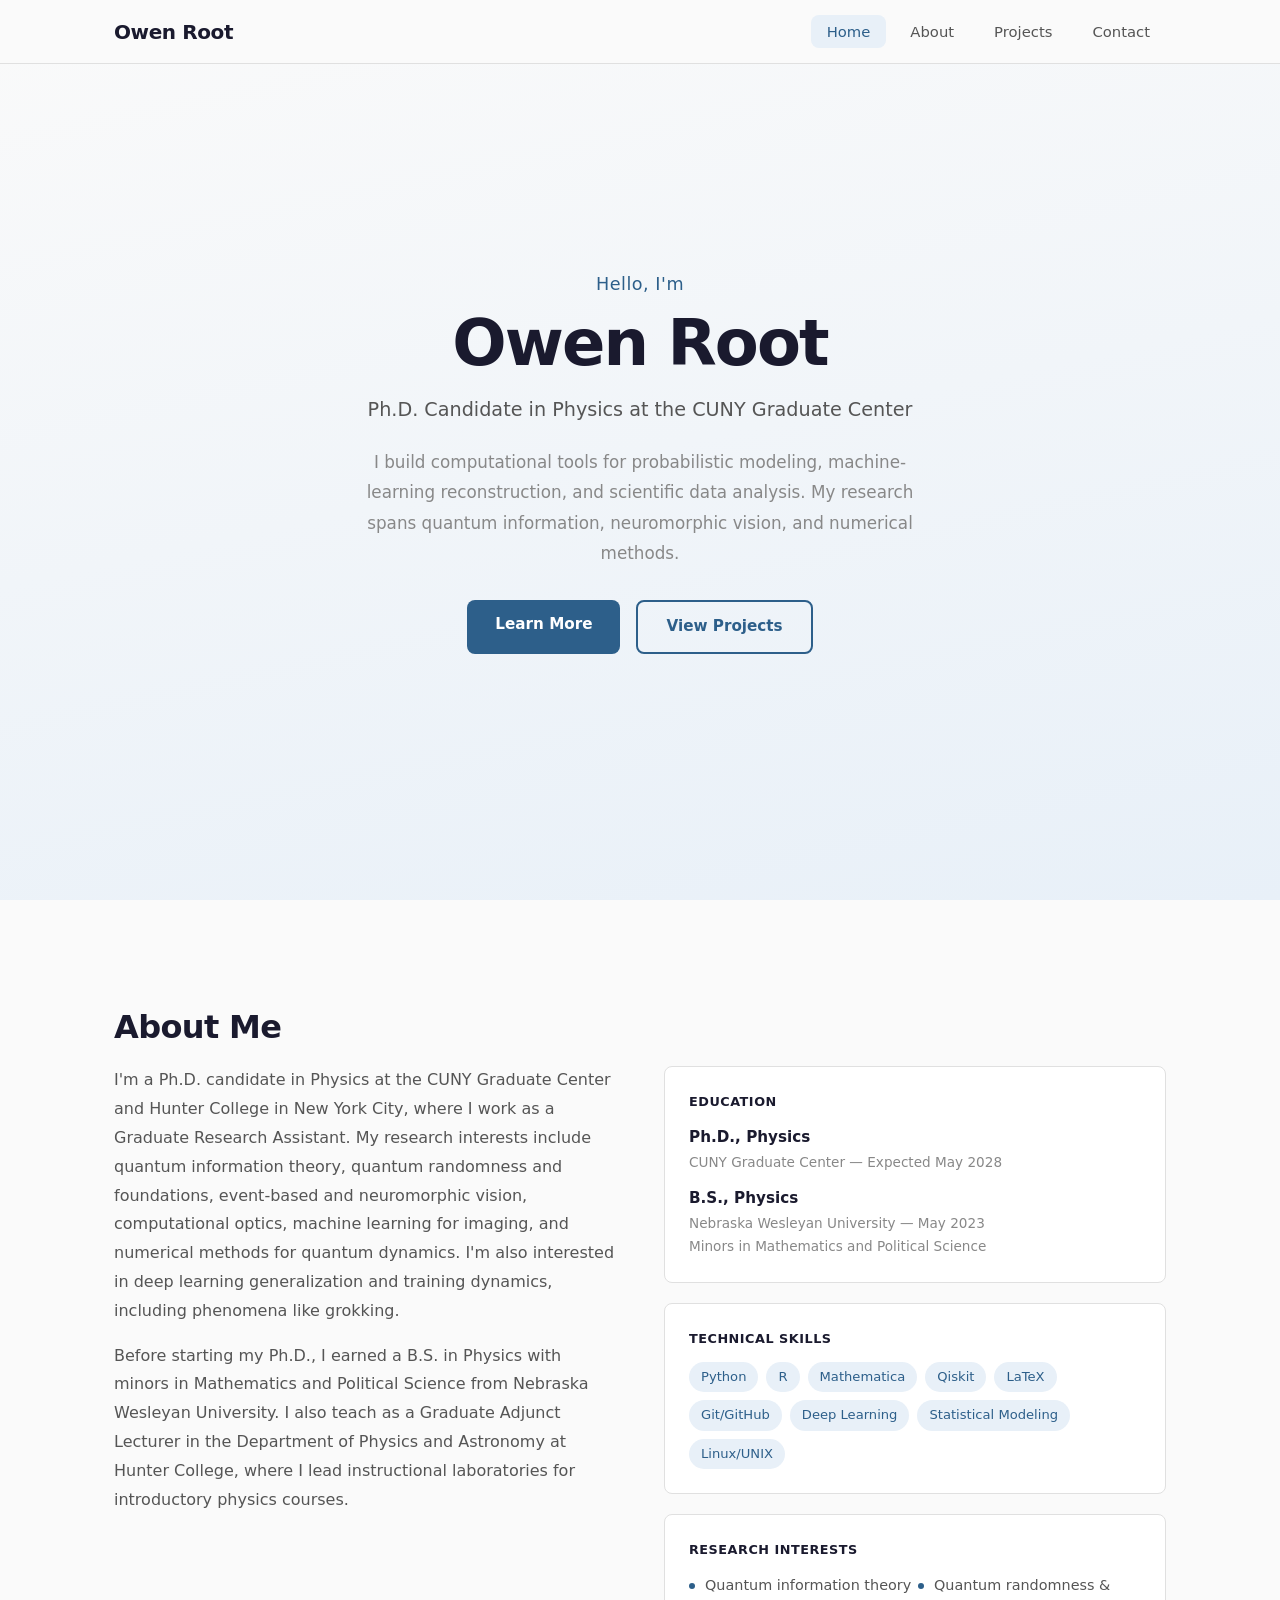
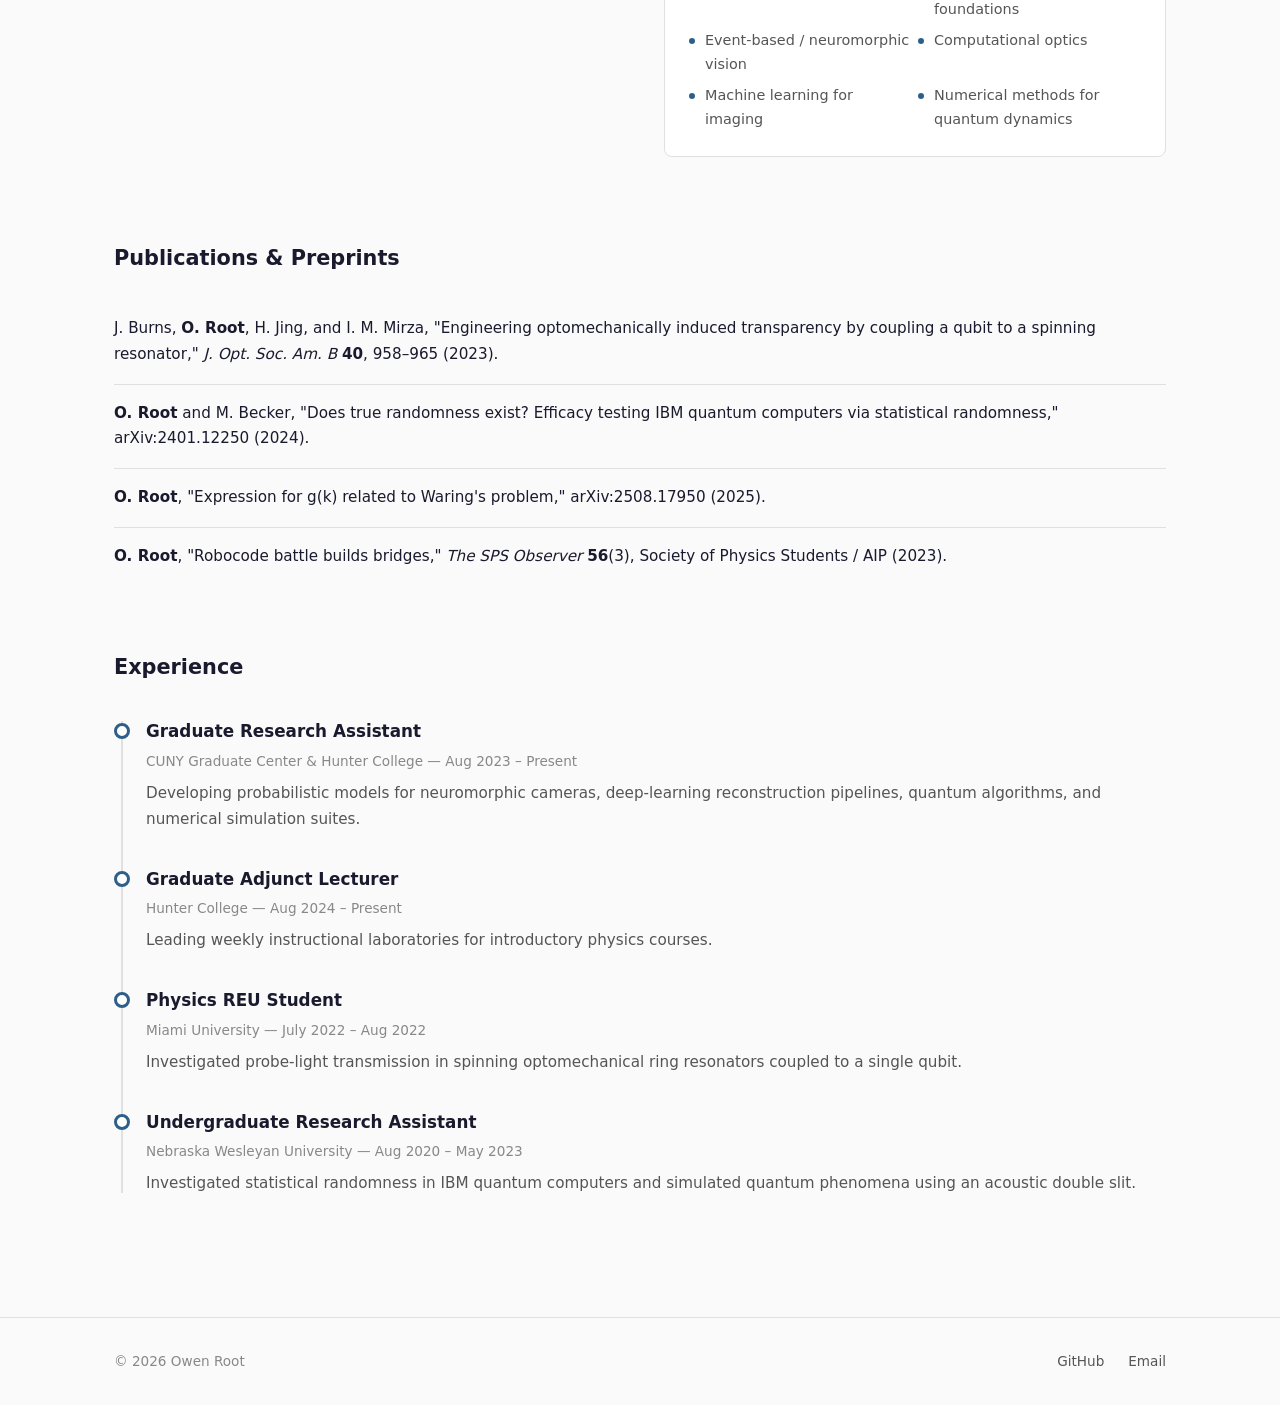
==== index.html @ 1e45d438 "Add files via upload" ====
<!DOCTYPE html>
<html lang="en">
<head>
  <meta charset="UTF-8">
  <meta name="viewport" content="width=device-width, initial-scale=1.0">
  <title>Owen Root — Physicist & Researcher</title>
  <link rel="stylesheet" href="styles.css">
</head>
<body>
  <nav class="navbar" id="navbar">
    <div class="nav-container">
      <a href="index.html" class="nav-logo">Owen Root</a>
      <button class="nav-toggle" id="nav-toggle" aria-label="Toggle navigation">
        <span></span>
        <span></span>
        <span></span>
      </button>
      <ul class="nav-links" id="nav-links">
        <li><a href="index.html" class="active">Home</a></li>
        <li><a href="#about">About</a></li>
        <li><a href="projects.html">Projects</a></li>
        <li><a href="contact.html">Contact</a></li>
      </ul>
    </div>
  </nav>

  <!-- Landing / Hero Section -->
  <header class="hero">
    <div class="hero-content">
      <p class="hero-greeting">Hello, I'm</p>
      <h1 class="hero-name">Owen Root</h1>
      <p class="hero-tagline">Ph.D. Candidate in Physics at the CUNY Graduate Center</p>
      <p class="hero-summary">
        I build computational tools for probabilistic modeling, machine-learning
        reconstruction, and scientific data analysis. My research spans quantum
        information, neuromorphic vision, and numerical methods.
      </p>
      <div class="hero-buttons">
        <a href="#about" class="btn btn-primary">Learn More</a>
        <a href="projects.html" class="btn btn-secondary">View Projects</a>
      </div>
    </div>
  </header>

  <!-- About Section -->
  <section class="about" id="about">
    <div class="container">
      <h2 class="section-title">About Me</h2>

      <div class="about-grid">
        <div class="about-text">
          <p>
            I'm a Ph.D. candidate in Physics at the CUNY Graduate Center and
            Hunter College in New York City, where I work as a Graduate Research
            Assistant. My research interests include quantum information theory,
            quantum randomness and foundations, event-based and neuromorphic vision,
            computational optics, machine learning for imaging, and numerical
            methods for quantum dynamics. I'm also interested in deep learning
            generalization and training dynamics, including phenomena like grokking.
          </p>
          <p>
            Before starting my Ph.D., I earned a B.S. in Physics with minors in
            Mathematics and Political Science from Nebraska Wesleyan University.
            I also teach as a Graduate Adjunct Lecturer in the Department of Physics
            and Astronomy at Hunter College, where I lead instructional laboratories
            for introductory physics courses.
          </p>
        </div>

        <div class="about-details">
          <!-- Education -->
          <div class="detail-card">
            <h3>Education</h3>
            <div class="detail-item">
              <span class="detail-label">Ph.D., Physics</span>
              <span class="detail-meta">CUNY Graduate Center — Expected May 2028</span>
            </div>
            <div class="detail-item">
              <span class="detail-label">B.S., Physics</span>
              <span class="detail-meta">Nebraska Wesleyan University — May 2023</span>
              <span class="detail-meta">Minors in Mathematics and Political Science</span>
            </div>
          </div>

          <!-- Skills -->
          <div class="detail-card">
            <h3>Technical Skills</h3>
            <div class="skills-list">
              <span class="skill-tag">Python</span>
              <span class="skill-tag">R</span>
              <span class="skill-tag">Mathematica</span>
              <span class="skill-tag">Qiskit</span>
              <span class="skill-tag">LaTeX</span>
              <span class="skill-tag">Git/GitHub</span>
              <span class="skill-tag">Deep Learning</span>
              <span class="skill-tag">Statistical Modeling</span>
              <span class="skill-tag">Linux/UNIX</span>
            </div>
          </div>

          <!-- Research Interests -->
          <div class="detail-card">
            <h3>Research Interests</h3>
            <ul class="interests-list">
              <li>Quantum information theory</li>
              <li>Quantum randomness &amp; foundations</li>
              <li>Event-based / neuromorphic vision</li>
              <li>Computational optics</li>
              <li>Machine learning for imaging</li>
              <li>Numerical methods for quantum dynamics</li>
            </ul>
          </div>
        </div>
      </div>

      <!-- Publications -->
      <div class="publications">
        <h3>Publications &amp; Preprints</h3>
        <ul class="pub-list">
          <li class="pub-item">
            <span class="pub-authors">J. Burns, <strong>O. Root</strong>, H. Jing, and I. M. Mirza</span>,
            <span class="pub-title">"Engineering optomechanically induced transparency by coupling a qubit to a spinning resonator,"</span>
            <span class="pub-journal"><em>J. Opt. Soc. Am. B</em> <strong>40</strong>, 958–965 (2023).</span>
          </li>
          <li class="pub-item">
            <span class="pub-authors"><strong>O. Root</strong> and M. Becker</span>,
            <span class="pub-title">"Does true randomness exist? Efficacy testing IBM quantum computers via statistical randomness,"</span>
            <span class="pub-journal">arXiv:2401.12250 (2024).</span>
          </li>
          <li class="pub-item">
            <span class="pub-authors"><strong>O. Root</strong></span>,
            <span class="pub-title">"Expression for g(k) related to Waring's problem,"</span>
            <span class="pub-journal">arXiv:2508.17950 (2025).</span>
          </li>
          <li class="pub-item">
            <span class="pub-authors"><strong>O. Root</strong></span>,
            <span class="pub-title">"Robocode battle builds bridges,"</span>
            <span class="pub-journal"><em>The SPS Observer</em> <strong>56</strong>(3), Society of Physics Students / AIP (2023).</span>
          </li>
        </ul>
      </div>

      <!-- Experience Timeline -->
      <div class="experience">
        <h3>Experience</h3>
        <div class="timeline">
          <div class="timeline-item">
            <div class="timeline-marker"></div>
            <div class="timeline-content">
              <h4>Graduate Research Assistant</h4>
              <p class="timeline-meta">CUNY Graduate Center &amp; Hunter College — Aug 2023 – Present</p>
              <p>Developing probabilistic models for neuromorphic cameras, deep-learning reconstruction pipelines, quantum algorithms, and numerical simulation suites.</p>
            </div>
          </div>
          <div class="timeline-item">
            <div class="timeline-marker"></div>
            <div class="timeline-content">
              <h4>Graduate Adjunct Lecturer</h4>
              <p class="timeline-meta">Hunter College — Aug 2024 – Present</p>
              <p>Leading weekly instructional laboratories for introductory physics courses.</p>
            </div>
          </div>
          <div class="timeline-item">
            <div class="timeline-marker"></div>
            <div class="timeline-content">
              <h4>Physics REU Student</h4>
              <p class="timeline-meta">Miami University — July 2022 – Aug 2022</p>
              <p>Investigated probe-light transmission in spinning optomechanical ring resonators coupled to a single qubit.</p>
            </div>
          </div>
          <div class="timeline-item">
            <div class="timeline-marker"></div>
            <div class="timeline-content">
              <h4>Undergraduate Research Assistant</h4>
              <p class="timeline-meta">Nebraska Wesleyan University — Aug 2020 – May 2023</p>
              <p>Investigated statistical randomness in IBM quantum computers and simulated quantum phenomena using an acoustic double slit.</p>
            </div>
          </div>
        </div>
      </div>
    </div>
  </section>

  <footer class="footer">
    <div class="container">
      <div class="footer-content">
        <p>&copy; 2026 Owen Root</p>
        <div class="footer-links">
          <a href="https://github.com/yagoiroot" target="_blank" rel="noopener">GitHub</a>
          <a href="mailto:oroot@gradcenter.cuny.edu">Email</a>
        </div>
      </div>
    </div>
  </footer>

  <script src="main.js"></script>
</body>
</html>
---- styles.css ----
/* ===== Reset & Base ===== */
*,
*::before,
*::after {
  margin: 0;
  padding: 0;
  box-sizing: border-box;
}

:root {
  --color-bg: #fafafa;
  --color-surface: #ffffff;
  --color-text: #1a1a2e;
  --color-text-secondary: #555;
  --color-accent: #2d5f8a;
  --color-accent-light: #3a7cb8;
  --color-accent-subtle: #e8f0f8;
  --color-border: #e0e0e0;
  --color-muted: #888;
  --font-sans: 'Segoe UI', system-ui, -apple-system, sans-serif;
  --font-mono: 'Consolas', 'Fira Code', monospace;
  --max-width: 1100px;
  --nav-height: 64px;
  --radius: 8px;
  --shadow-sm: 0 1px 3px rgba(0,0,0,0.06);
  --shadow-md: 0 4px 12px rgba(0,0,0,0.08);
  --shadow-lg: 0 8px 30px rgba(0,0,0,0.1);
  --transition: 0.25s ease;
}

html {
  scroll-behavior: smooth;
  font-size: 16px;
}

body {
  font-family: var(--font-sans);
  color: var(--color-text);
  background: var(--color-bg);
  line-height: 1.7;
  -webkit-font-smoothing: antialiased;
}

a {
  color: var(--color-accent);
  text-decoration: none;
  transition: color var(--transition);
}

a:hover {
  color: var(--color-accent-light);
}

img {
  max-width: 100%;
  display: block;
}

.container {
  width: 100%;
  max-width: var(--max-width);
  margin: 0 auto;
  padding: 0 24px;
}

/* ===== Navbar ===== */
.navbar {
  position: fixed;
  top: 0;
  left: 0;
  right: 0;
  height: var(--nav-height);
  background: rgba(250, 250, 250, 0.92);
  backdrop-filter: blur(12px);
  -webkit-backdrop-filter: blur(12px);
  border-bottom: 1px solid var(--color-border);
  z-index: 1000;
  transition: box-shadow var(--transition);
}

.navbar.scrolled {
  box-shadow: var(--shadow-sm);
}

.nav-container {
  max-width: var(--max-width);
  margin: 0 auto;
  padding: 0 24px;
  height: 100%;
  display: flex;
  align-items: center;
  justify-content: space-between;
}

.nav-logo {
  font-size: 1.25rem;
  font-weight: 700;
  color: var(--color-text);
  letter-spacing: -0.02em;
}

.nav-logo:hover {
  color: var(--color-accent);
}

.nav-links {
  display: flex;
  list-style: none;
  gap: 8px;
}

.nav-links a {
  padding: 8px 16px;
  border-radius: var(--radius);
  color: var(--color-text-secondary);
  font-size: 0.925rem;
  font-weight: 500;
  transition: all var(--transition);
}

.nav-links a:hover,
.nav-links a.active {
  color: var(--color-accent);
  background: var(--color-accent-subtle);
}

.nav-toggle {
  display: none;
  flex-direction: column;
  gap: 5px;
  background: none;
  border: none;
  cursor: pointer;
  padding: 4px;
}

.nav-toggle span {
  display: block;
  width: 24px;
  height: 2px;
  background: var(--color-text);
  border-radius: 2px;
  transition: all var(--transition);
}

/* ===== Hero ===== */
.hero {
  min-height: 100vh;
  display: flex;
  align-items: center;
  justify-content: center;
  padding: calc(var(--nav-height) + 40px) 24px 80px;
  background: linear-gradient(168deg, var(--color-bg) 0%, var(--color-accent-subtle) 100%);
}

.hero-content {
  max-width: 720px;
  text-align: center;
}

.hero-greeting {
  font-size: 1.1rem;
  color: var(--color-accent);
  font-weight: 500;
  margin-bottom: 8px;
  letter-spacing: 0.03em;
}

.hero-name {
  font-size: clamp(2.5rem, 6vw, 4rem);
  font-weight: 800;
  letter-spacing: -0.03em;
  line-height: 1.1;
  margin-bottom: 16px;
  color: var(--color-text);
}

.hero-tagline {
  font-size: 1.2rem;
  color: var(--color-text-secondary);
  margin-bottom: 20px;
  font-weight: 400;
}

.hero-summary {
  font-size: 1.05rem;
  color: var(--color-muted);
  max-width: 560px;
  margin: 0 auto 32px;
  line-height: 1.8;
}

.hero-buttons {
  display: flex;
  gap: 16px;
  justify-content: center;
  flex-wrap: wrap;
}

/* ===== Buttons ===== */
.btn {
  display: inline-block;
  padding: 12px 28px;
  border-radius: var(--radius);
  font-size: 0.95rem;
  font-weight: 600;
  cursor: pointer;
  border: none;
  transition: all var(--transition);
  text-align: center;
}

.btn-primary {
  background: var(--color-accent);
  color: #fff;
}

.btn-primary:hover {
  background: var(--color-accent-light);
  color: #fff;
  transform: translateY(-1px);
  box-shadow: var(--shadow-md);
}

.btn-secondary {
  background: transparent;
  color: var(--color-accent);
  border: 2px solid var(--color-accent);
}

.btn-secondary:hover {
  background: var(--color-accent);
  color: #fff;
  transform: translateY(-1px);
}

.btn-full {
  width: 100%;
}

/* ===== Section Styles ===== */
.section-title {
  font-size: 2rem;
  font-weight: 700;
  letter-spacing: -0.02em;
  margin-bottom: 12px;
  color: var(--color-text);
}

.section-subtitle {
  font-size: 1.05rem;
  color: var(--color-text-secondary);
  max-width: 600px;
  margin-bottom: 48px;
  line-height: 1.7;
}

/* ===== About Section ===== */
.about {
  padding: 100px 0 80px;
}

.about-grid {
  display: grid;
  grid-template-columns: 1fr 1fr;
  gap: 48px;
  margin-bottom: 64px;
}

.about-text p {
  margin-bottom: 16px;
  color: var(--color-text-secondary);
  line-height: 1.8;
}

.detail-card {
  background: var(--color-surface);
  border: 1px solid var(--color-border);
  border-radius: var(--radius);
  padding: 24px;
  margin-bottom: 20px;
}

.detail-card h3 {
  font-size: 1rem;
  font-weight: 700;
  margin-bottom: 12px;
  color: var(--color-text);
  text-transform: uppercase;
  letter-spacing: 0.04em;
  font-size: 0.8rem;
}

.detail-item {
  margin-bottom: 12px;
}

.detail-item:last-child {
  margin-bottom: 0;
}

.detail-label {
  display: block;
  font-weight: 600;
  font-size: 0.95rem;
}

.detail-meta {
  display: block;
  font-size: 0.85rem;
  color: var(--color-muted);
}

.skills-list {
  display: flex;
  flex-wrap: wrap;
  gap: 8px;
}

.skill-tag {
  display: inline-block;
  padding: 4px 12px;
  background: var(--color-accent-subtle);
  color: var(--color-accent);
  border-radius: 20px;
  font-size: 0.82rem;
  font-weight: 500;
}

.interests-list {
  list-style: none;
  display: grid;
  grid-template-columns: 1fr 1fr;
  gap: 6px;
}

.interests-list li {
  font-size: 0.9rem;
  color: var(--color-text-secondary);
  padding-left: 16px;
  position: relative;
}

.interests-list li::before {
  content: '';
  position: absolute;
  left: 0;
  top: 10px;
  width: 6px;
  height: 6px;
  border-radius: 50%;
  background: var(--color-accent);
}

/* ===== Publications ===== */
.publications {
  margin-bottom: 64px;
}

.publications h3 {
  font-size: 1.3rem;
  font-weight: 700;
  margin-bottom: 24px;
}

.pub-list {
  list-style: none;
}

.pub-item {
  padding: 16px 0;
  border-bottom: 1px solid var(--color-border);
  font-size: 0.95rem;
  line-height: 1.7;
}

.pub-item:last-child {
  border-bottom: none;
}

/* ===== Experience Timeline ===== */
.experience h3 {
  font-size: 1.3rem;
  font-weight: 700;
  margin-bottom: 32px;
}

.timeline {
  position: relative;
  padding-left: 32px;
}

.timeline::before {
  content: '';
  position: absolute;
  left: 7px;
  top: 4px;
  bottom: 4px;
  width: 2px;
  background: var(--color-border);
}

.timeline-item {
  position: relative;
  margin-bottom: 32px;
}

.timeline-item:last-child {
  margin-bottom: 0;
}

.timeline-marker {
  position: absolute;
  left: -32px;
  top: 6px;
  width: 16px;
  height: 16px;
  border-radius: 50%;
  background: var(--color-surface);
  border: 3px solid var(--color-accent);
  z-index: 1;
}

.timeline-content h4 {
  font-size: 1.05rem;
  font-weight: 600;
  margin-bottom: 4px;
}

.timeline-meta {
  font-size: 0.85rem;
  color: var(--color-muted);
  margin-bottom: 8px;
}

.timeline-content > p:last-child {
  color: var(--color-text-secondary);
  font-size: 0.95rem;
}

/* ===== Projects Page ===== */
.projects-page {
  padding: calc(var(--nav-height) + 60px) 0 80px;
}

.projects-grid {
  display: grid;
  grid-template-columns: repeat(auto-fill, minmax(320px, 1fr));
  gap: 24px;
}

.project-card {
  background: var(--color-surface);
  border: 1px solid var(--color-border);
  border-radius: var(--radius);
  padding: 28px;
  transition: all var(--transition);
  display: flex;
  flex-direction: column;
}

.project-card:hover {
  transform: translateY(-3px);
  box-shadow: var(--shadow-lg);
  border-color: var(--color-accent);
}

.project-icon {
  width: 44px;
  height: 44px;
  margin-bottom: 16px;
  color: var(--color-accent);
}

.project-icon svg {
  width: 100%;
  height: 100%;
}

.project-card h3 {
  font-size: 1.1rem;
  font-weight: 700;
  margin-bottom: 10px;
}

.project-description {
  font-size: 0.92rem;
  color: var(--color-text-secondary);
  line-height: 1.7;
  margin-bottom: 16px;
  flex: 1;
}

.project-tags {
  display: flex;
  flex-wrap: wrap;
  gap: 6px;
  margin-bottom: 12px;
}

.tag {
  display: inline-block;
  padding: 3px 10px;
  background: var(--color-accent-subtle);
  color: var(--color-accent);
  border-radius: 14px;
  font-size: 0.75rem;
  font-weight: 500;
}

.project-link {
  font-size: 0.88rem;
  font-weight: 600;
  color: var(--color-accent);
  margin-top: auto;
}

.project-link:hover {
  text-decoration: underline;
}

/* ===== Contact Page ===== */
.contact-page {
  padding: calc(var(--nav-height) + 60px) 0 80px;
}

.contact-grid {
  display: grid;
  grid-template-columns: 1fr 1.4fr;
  gap: 48px;
  align-items: start;
}

.contact-item {
  display: flex;
  gap: 16px;
  align-items: flex-start;
  margin-bottom: 28px;
}

.contact-item svg {
  width: 24px;
  height: 24px;
  flex-shrink: 0;
  color: var(--color-accent);
  margin-top: 2px;
}

.contact-item h4 {
  font-size: 0.85rem;
  text-transform: uppercase;
  letter-spacing: 0.04em;
  color: var(--color-muted);
  margin-bottom: 2px;
}

.contact-item p,
.contact-item a {
  font-size: 0.95rem;
}

/* ===== Contact Form ===== */
.contact-form {
  background: var(--color-surface);
  border: 1px solid var(--color-border);
  border-radius: var(--radius);
  padding: 32px;
}

.form-group {
  margin-bottom: 20px;
}

.form-group label {
  display: block;
  font-size: 0.85rem;
  font-weight: 600;
  margin-bottom: 6px;
  color: var(--color-text);
}

.form-group input,
.form-group textarea {
  width: 100%;
  padding: 12px 16px;
  border: 1px solid var(--color-border);
  border-radius: var(--radius);
  font-family: var(--font-sans);
  font-size: 0.95rem;
  color: var(--color-text);
  background: var(--color-bg);
  transition: border-color var(--transition), box-shadow var(--transition);
  outline: none;
}

.form-group input:focus,
.form-group textarea:focus {
  border-color: var(--color-accent);
  box-shadow: 0 0 0 3px rgba(45, 95, 138, 0.12);
}

.form-group input::placeholder,
.form-group textarea::placeholder {
  color: var(--color-muted);
}

.form-group textarea {
  resize: vertical;
  min-height: 120px;
}

.form-status {
  margin-top: 16px;
  font-size: 0.9rem;
  text-align: center;
}

.form-status.success {
  color: #2e7d32;
}

.form-status.error {
  color: #c62828;
}

/* ===== Footer ===== */
.footer {
  border-top: 1px solid var(--color-border);
  padding: 32px 0;
  margin-top: 40px;
}

.footer-content {
  display: flex;
  justify-content: space-between;
  align-items: center;
}

.footer-content p {
  font-size: 0.85rem;
  color: var(--color-muted);
}

.footer-links {
  display: flex;
  gap: 24px;
}

.footer-links a {
  font-size: 0.85rem;
  color: var(--color-text-secondary);
}

.footer-links a:hover {
  color: var(--color-accent);
}

/* ===== Animations ===== */
.fade-in {
  opacity: 0;
  transform: translateY(20px);
  transition: opacity 0.6s ease, transform 0.6s ease;
}

.fade-in.visible {
  opacity: 1;
  transform: translateY(0);
}

/* ===== Responsive ===== */
@media (max-width: 768px) {
  .nav-toggle {
    display: flex;
  }

  .nav-links {
    position: fixed;
    top: var(--nav-height);
    left: 0;
    right: 0;
    background: rgba(250, 250, 250, 0.98);
    backdrop-filter: blur(12px);
    flex-direction: column;
    padding: 16px 24px;
    border-bottom: 1px solid var(--color-border);
    transform: translateY(-100%);
    opacity: 0;
    pointer-events: none;
    transition: all var(--transition);
  }

  .nav-links.open {
    transform: translateY(0);
    opacity: 1;
    pointer-events: all;
  }

  .about-grid {
    grid-template-columns: 1fr;
    gap: 32px;
  }

  .interests-list {
    grid-template-columns: 1fr;
  }

  .contact-grid {
    grid-template-columns: 1fr;
  }

  .projects-grid {
    grid-template-columns: 1fr;
  }

  .footer-content {
    flex-direction: column;
    gap: 12px;
    text-align: center;
  }

  .hero {
    padding: calc(var(--nav-height) + 24px) 24px 60px;
    min-height: auto;
  }

  .hero-name {
    font-size: 2.4rem;
  }
}

@media (max-width: 480px) {
  .hero-buttons {
    flex-direction: column;
    align-items: stretch;
  }

  .section-title {
    font-size: 1.6rem;
  }

  .contact-form {
    padding: 20px;
  }
}
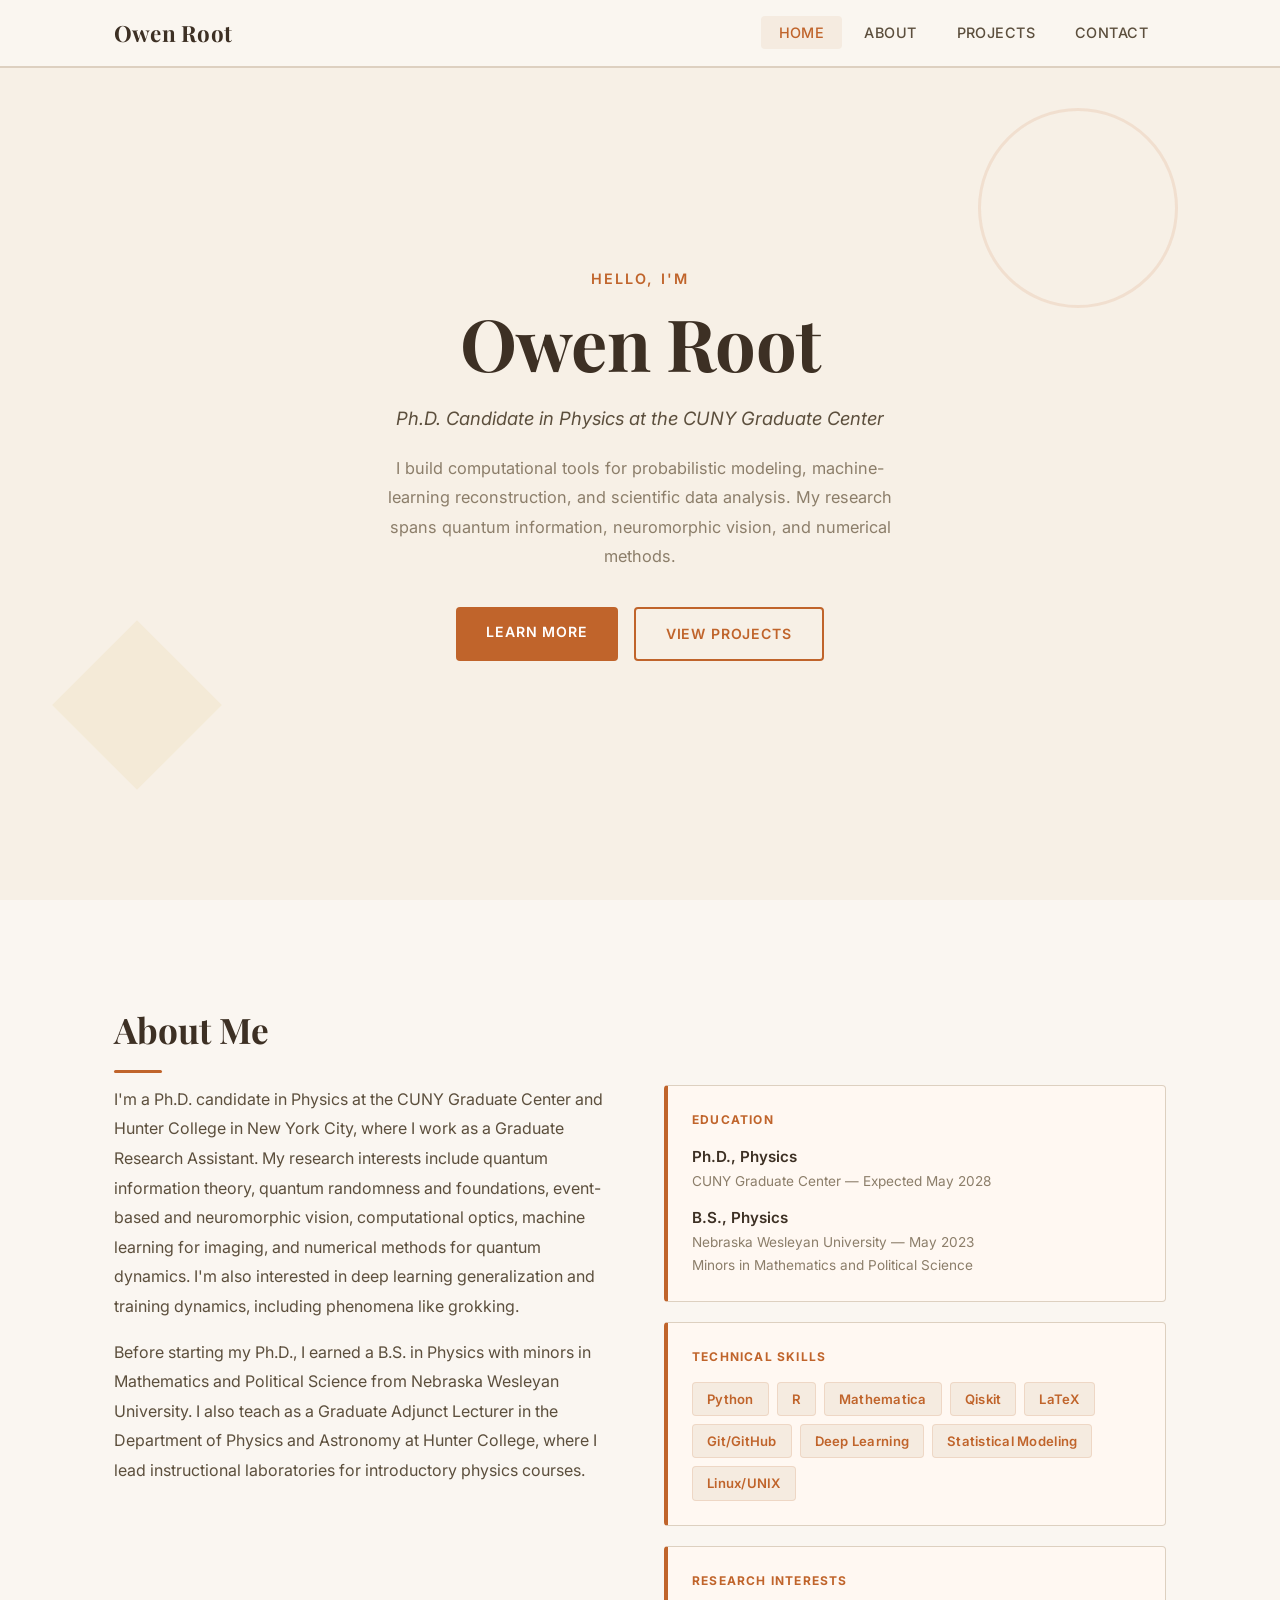
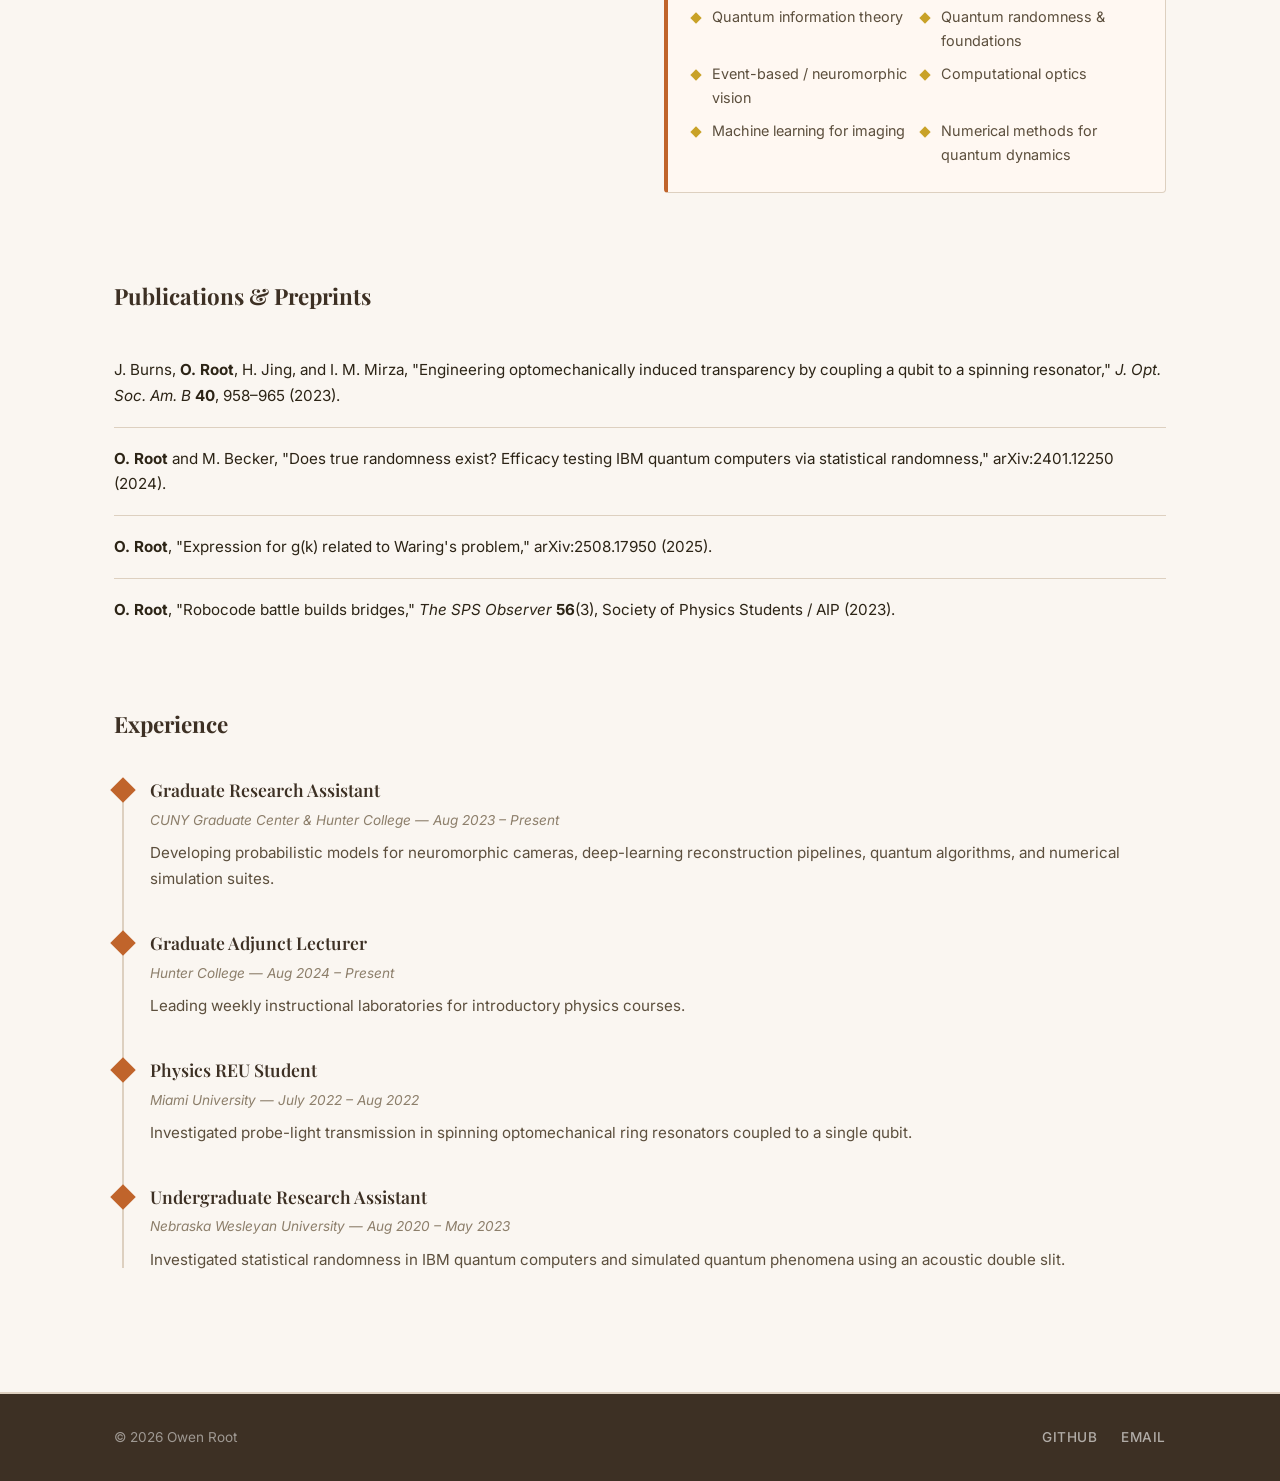
==== commit 3b0d81e6: "Add files via upload" ====
--- a/index.html
+++ b/index.html
@@ -4,6 +4,9 @@
   <meta charset="UTF-8">
   <meta name="viewport" content="width=device-width, initial-scale=1.0">
   <title>Owen Root — Physicist & Researcher</title>
+  <link rel="preconnect" href="https://fonts.googleapis.com">
+  <link rel="preconnect" href="https://fonts.gstatic.com" crossorigin>
+  <link href="https://fonts.googleapis.com/css2?family=Inter:wght@400;500;600;700&family=Playfair+Display:ital,wght@0,400;0,600;0,700;1,400&display=swap" rel="stylesheet">
   <link rel="stylesheet" href="styles.css">
 </head>
 <body>
--- a/styles.css
+++ b/styles.css
@@ -8,24 +8,31 @@
 }
 
 :root {
-  --color-bg: #fafafa;
-  --color-surface: #ffffff;
-  --color-text: #1a1a2e;
-  --color-text-secondary: #555;
-  --color-accent: #2d5f8a;
-  --color-accent-light: #3a7cb8;
-  --color-accent-subtle: #e8f0f8;
-  --color-border: #e0e0e0;
-  --color-muted: #888;
-  --font-sans: 'Segoe UI', system-ui, -apple-system, sans-serif;
+  /* Mid-century modern warm palette */
+  --color-bg: #faf6f1;
+  --color-surface: #fff8f2;
+  --color-text: #2c2416;
+  --color-text-secondary: #5c4f3d;
+  --color-accent: #c0642b;
+  --color-accent-light: #d4783f;
+  --color-accent-subtle: #f5ebe0;
+  --color-border: #ddd0c0;
+  --color-muted: #8c7e6a;
+  --color-warm-dark: #3d3024;
+  --color-teal: #2a6b5e;
+  --color-teal-light: #3a8b7a;
+  --color-mustard: #c9a227;
+  --color-cream: #f7f0e6;
+  --font-serif: 'Playfair Display', Georgia, 'Times New Roman', serif;
+  --font-sans: 'Inter', 'Segoe UI', system-ui, -apple-system, sans-serif;
   --font-mono: 'Consolas', 'Fira Code', monospace;
   --max-width: 1100px;
-  --nav-height: 64px;
-  --radius: 8px;
-  --shadow-sm: 0 1px 3px rgba(0,0,0,0.06);
-  --shadow-md: 0 4px 12px rgba(0,0,0,0.08);
-  --shadow-lg: 0 8px 30px rgba(0,0,0,0.1);
-  --transition: 0.25s ease;
+  --nav-height: 68px;
+  --radius: 4px;
+  --shadow-sm: 0 1px 4px rgba(44, 36, 22, 0.06);
+  --shadow-md: 0 4px 16px rgba(44, 36, 22, 0.1);
+  --shadow-lg: 0 8px 32px rgba(44, 36, 22, 0.12);
+  --transition: 0.3s ease;
 }
 
 html {
@@ -70,10 +77,10 @@
   left: 0;
   right: 0;
   height: var(--nav-height);
-  background: rgba(250, 250, 250, 0.92);
-  backdrop-filter: blur(12px);
-  -webkit-backdrop-filter: blur(12px);
-  border-bottom: 1px solid var(--color-border);
+  background: rgba(250, 246, 241, 0.95);
+  backdrop-filter: blur(10px);
+  -webkit-backdrop-filter: blur(10px);
+  border-bottom: 2px solid var(--color-border);
   z-index: 1000;
   transition: box-shadow var(--transition);
 }
@@ -93,10 +100,11 @@
 }
 
 .nav-logo {
-  font-size: 1.25rem;
+  font-family: var(--font-serif);
+  font-size: 1.4rem;
   font-weight: 700;
-  color: var(--color-text);
-  letter-spacing: -0.02em;
+  color: var(--color-warm-dark);
+  letter-spacing: 0.01em;
 }
 
 .nav-logo:hover {
@@ -106,15 +114,17 @@
 .nav-links {
   display: flex;
   list-style: none;
-  gap: 8px;
+  gap: 4px;
 }
 
 .nav-links a {
-  padding: 8px 16px;
+  padding: 8px 18px;
   border-radius: var(--radius);
   color: var(--color-text-secondary);
-  font-size: 0.925rem;
+  font-size: 0.9rem;
   font-weight: 500;
+  letter-spacing: 0.03em;
+  text-transform: uppercase;
   transition: all var(--transition);
 }
 
@@ -138,8 +148,8 @@
   display: block;
   width: 24px;
   height: 2px;
-  background: var(--color-text);
-  border-radius: 2px;
+  background: var(--color-warm-dark);
+  border-radius: 1px;
   transition: all var(--transition);
 }
 
@@ -150,43 +160,76 @@
   align-items: center;
   justify-content: center;
   padding: calc(var(--nav-height) + 40px) 24px 80px;
-  background: linear-gradient(168deg, var(--color-bg) 0%, var(--color-accent-subtle) 100%);
+  background: var(--color-cream);
+  position: relative;
+  overflow: hidden;
+}
+
+/* Geometric decorative elements */
+.hero::before {
+  content: '';
+  position: absolute;
+  top: 12%;
+  right: 8%;
+  width: 200px;
+  height: 200px;
+  border: 3px solid var(--color-accent);
+  border-radius: 50%;
+  opacity: 0.12;
+}
+
+.hero::after {
+  content: '';
+  position: absolute;
+  bottom: 15%;
+  left: 6%;
+  width: 120px;
+  height: 120px;
+  background: var(--color-mustard);
+  opacity: 0.08;
+  transform: rotate(45deg);
 }
 
 .hero-content {
   max-width: 720px;
   text-align: center;
+  position: relative;
+  z-index: 1;
 }
 
 .hero-greeting {
-  font-size: 1.1rem;
+  font-family: var(--font-sans);
+  font-size: 0.9rem;
   color: var(--color-accent);
-  font-weight: 500;
-  margin-bottom: 8px;
-  letter-spacing: 0.03em;
+  font-weight: 600;
+  margin-bottom: 12px;
+  letter-spacing: 0.15em;
+  text-transform: uppercase;
 }
 
 .hero-name {
-  font-size: clamp(2.5rem, 6vw, 4rem);
-  font-weight: 800;
-  letter-spacing: -0.03em;
+  font-family: var(--font-serif);
+  font-size: clamp(2.8rem, 6vw, 4.5rem);
+  font-weight: 700;
+  letter-spacing: -0.01em;
   line-height: 1.1;
-  margin-bottom: 16px;
-  color: var(--color-text);
+  margin-bottom: 20px;
+  color: var(--color-warm-dark);
 }
 
 .hero-tagline {
-  font-size: 1.2rem;
+  font-size: 1.15rem;
   color: var(--color-text-secondary);
   margin-bottom: 20px;
   font-weight: 400;
+  font-style: italic;
 }
 
 .hero-summary {
-  font-size: 1.05rem;
+  font-size: 1.02rem;
   color: var(--color-muted);
-  max-width: 560px;
-  margin: 0 auto 32px;
+  max-width: 540px;
+  margin: 0 auto 36px;
   line-height: 1.8;
 }
 
@@ -200,14 +243,16 @@
 /* ===== Buttons ===== */
 .btn {
   display: inline-block;
-  padding: 12px 28px;
+  padding: 13px 30px;
   border-radius: var(--radius);
-  font-size: 0.95rem;
+  font-size: 0.88rem;
   font-weight: 600;
   cursor: pointer;
   border: none;
   transition: all var(--transition);
   text-align: center;
+  letter-spacing: 0.06em;
+  text-transform: uppercase;
 }
 
 .btn-primary {
@@ -218,7 +263,7 @@
 .btn-primary:hover {
   background: var(--color-accent-light);
   color: #fff;
-  transform: translateY(-1px);
+  transform: translateY(-2px);
   box-shadow: var(--shadow-md);
 }
 
@@ -231,7 +276,7 @@
 .btn-secondary:hover {
   background: var(--color-accent);
   color: #fff;
-  transform: translateY(-1px);
+  transform: translateY(-2px);
 }
 
 .btn-full {
@@ -240,11 +285,24 @@
 
 /* ===== Section Styles ===== */
 .section-title {
-  font-size: 2rem;
+  font-family: var(--font-serif);
+  font-size: 2.2rem;
   font-weight: 700;
-  letter-spacing: -0.02em;
+  letter-spacing: 0;
   margin-bottom: 12px;
-  color: var(--color-text);
+  color: var(--color-warm-dark);
+  position: relative;
+  display: inline-block;
+}
+
+.section-title::after {
+  content: '';
+  display: block;
+  width: 48px;
+  height: 3px;
+  background: var(--color-accent);
+  margin-top: 10px;
+  border-radius: 2px;
 }
 
 .section-subtitle {
@@ -258,6 +316,7 @@
 /* ===== About Section ===== */
 .about {
   padding: 100px 0 80px;
+  background: var(--color-bg);
 }
 
 .about-grid {
@@ -270,25 +329,26 @@
 .about-text p {
   margin-bottom: 16px;
   color: var(--color-text-secondary);
-  line-height: 1.8;
+  line-height: 1.85;
 }
 
 .detail-card {
   background: var(--color-surface);
   border: 1px solid var(--color-border);
+  border-left: 4px solid var(--color-accent);
   border-radius: var(--radius);
   padding: 24px;
   margin-bottom: 20px;
 }
 
 .detail-card h3 {
-  font-size: 1rem;
+  font-family: var(--font-sans);
+  font-size: 0.75rem;
   font-weight: 700;
-  margin-bottom: 12px;
-  color: var(--color-text);
+  margin-bottom: 14px;
+  color: var(--color-accent);
   text-transform: uppercase;
-  letter-spacing: 0.04em;
-  font-size: 0.8rem;
+  letter-spacing: 0.1em;
 }
 
 .detail-item {
@@ -303,6 +363,7 @@
   display: block;
   font-weight: 600;
   font-size: 0.95rem;
+  color: var(--color-warm-dark);
 }
 
 .detail-meta {
@@ -319,25 +380,27 @@
 
 .skill-tag {
   display: inline-block;
-  padding: 4px 12px;
+  padding: 5px 14px;
   background: var(--color-accent-subtle);
   color: var(--color-accent);
-  border-radius: 20px;
+  border-radius: var(--radius);
   font-size: 0.82rem;
-  font-weight: 500;
+  font-weight: 600;
+  letter-spacing: 0.02em;
+  border: 1px solid rgba(192, 100, 43, 0.15);
 }
 
 .interests-list {
   list-style: none;
   display: grid;
   grid-template-columns: 1fr 1fr;
-  gap: 6px;
+  gap: 8px;
 }
 
 .interests-list li {
   font-size: 0.9rem;
   color: var(--color-text-secondary);
-  padding-left: 16px;
+  padding-left: 20px;
   position: relative;
 }
 
@@ -345,11 +408,11 @@
   content: '';
   position: absolute;
   left: 0;
-  top: 10px;
-  width: 6px;
-  height: 6px;
-  border-radius: 50%;
-  background: var(--color-accent);
+  top: 9px;
+  width: 8px;
+  height: 8px;
+  background: var(--color-mustard);
+  transform: rotate(45deg);
 }
 
 /* ===== Publications ===== */
@@ -358,9 +421,11 @@
 }
 
 .publications h3 {
-  font-size: 1.3rem;
+  font-family: var(--font-serif);
+  font-size: 1.4rem;
   font-weight: 700;
   margin-bottom: 24px;
+  color: var(--color-warm-dark);
 }
 
 .pub-list {
@@ -368,7 +433,7 @@
 }
 
 .pub-item {
-  padding: 16px 0;
+  padding: 18px 0;
   border-bottom: 1px solid var(--color-border);
   font-size: 0.95rem;
   line-height: 1.7;
@@ -380,20 +445,22 @@
 
 /* ===== Experience Timeline ===== */
 .experience h3 {
-  font-size: 1.3rem;
+  font-family: var(--font-serif);
+  font-size: 1.4rem;
   font-weight: 700;
   margin-bottom: 32px;
+  color: var(--color-warm-dark);
 }
 
 .timeline {
   position: relative;
-  padding-left: 32px;
+  padding-left: 36px;
 }
 
 .timeline::before {
   content: '';
   position: absolute;
-  left: 7px;
+  left: 8px;
   top: 4px;
   bottom: 4px;
   width: 2px;
@@ -402,7 +469,7 @@
 
 .timeline-item {
   position: relative;
-  margin-bottom: 32px;
+  margin-bottom: 36px;
 }
 
 .timeline-item:last-child {
@@ -411,26 +478,28 @@
 
 .timeline-marker {
   position: absolute;
-  left: -32px;
+  left: -36px;
   top: 6px;
-  width: 16px;
-  height: 16px;
-  border-radius: 50%;
-  background: var(--color-surface);
-  border: 3px solid var(--color-accent);
+  width: 18px;
+  height: 18px;
+  background: var(--color-accent);
+  transform: rotate(45deg);
   z-index: 1;
 }
 
 .timeline-content h4 {
-  font-size: 1.05rem;
+  font-family: var(--font-serif);
+  font-size: 1.1rem;
   font-weight: 600;
   margin-bottom: 4px;
+  color: var(--color-warm-dark);
 }
 
 .timeline-meta {
   font-size: 0.85rem;
   color: var(--color-muted);
   margin-bottom: 8px;
+  font-style: italic;
 }
 
 .timeline-content > p:last-child {
@@ -457,19 +526,36 @@
   transition: all var(--transition);
   display: flex;
   flex-direction: column;
+  position: relative;
+  overflow: hidden;
+}
+
+.project-card::before {
+  content: '';
+  position: absolute;
+  top: 0;
+  left: 0;
+  right: 0;
+  height: 4px;
+  background: linear-gradient(90deg, var(--color-accent), var(--color-mustard));
+  opacity: 0;
+  transition: opacity var(--transition);
 }
 
 .project-card:hover {
-  transform: translateY(-3px);
+  transform: translateY(-4px);
   box-shadow: var(--shadow-lg);
-  border-color: var(--color-accent);
+}
+
+.project-card:hover::before {
+  opacity: 1;
 }
 
 .project-icon {
   width: 44px;
   height: 44px;
   margin-bottom: 16px;
-  color: var(--color-accent);
+  color: var(--color-teal);
 }
 
 .project-icon svg {
@@ -478,9 +564,11 @@
 }
 
 .project-card h3 {
+  font-family: var(--font-serif);
   font-size: 1.1rem;
   font-weight: 700;
   margin-bottom: 10px;
+  color: var(--color-warm-dark);
 }
 
 .project-description {
@@ -503,19 +591,22 @@
   padding: 3px 10px;
   background: var(--color-accent-subtle);
   color: var(--color-accent);
-  border-radius: 14px;
+  border-radius: var(--radius);
   font-size: 0.75rem;
-  font-weight: 500;
+  font-weight: 600;
+  letter-spacing: 0.02em;
 }
 
 .project-link {
   font-size: 0.88rem;
   font-weight: 600;
-  color: var(--color-accent);
+  color: var(--color-teal);
   margin-top: auto;
+  letter-spacing: 0.02em;
 }
 
 .project-link:hover {
+  color: var(--color-teal-light);
   text-decoration: underline;
 }
 
@@ -542,16 +633,17 @@
   width: 24px;
   height: 24px;
   flex-shrink: 0;
-  color: var(--color-accent);
+  color: var(--color-teal);
   margin-top: 2px;
 }
 
 .contact-item h4 {
-  font-size: 0.85rem;
+  font-size: 0.78rem;
   text-transform: uppercase;
-  letter-spacing: 0.04em;
+  letter-spacing: 0.1em;
   color: var(--color-muted);
   margin-bottom: 2px;
+  font-weight: 600;
 }
 
 .contact-item p,
@@ -573,10 +665,12 @@
 
 .form-group label {
   display: block;
-  font-size: 0.85rem;
+  font-size: 0.8rem;
   font-weight: 600;
   margin-bottom: 6px;
   color: var(--color-text);
+  text-transform: uppercase;
+  letter-spacing: 0.06em;
 }
 
 .form-group input,
@@ -588,7 +682,7 @@
   font-family: var(--font-sans);
   font-size: 0.95rem;
   color: var(--color-text);
-  background: var(--color-bg);
+  background: var(--color-cream);
   transition: border-color var(--transition), box-shadow var(--transition);
   outline: none;
 }
@@ -596,7 +690,7 @@
 .form-group input:focus,
 .form-group textarea:focus {
   border-color: var(--color-accent);
-  box-shadow: 0 0 0 3px rgba(45, 95, 138, 0.12);
+  box-shadow: 0 0 0 3px rgba(192, 100, 43, 0.1);
 }
 
 .form-group input::placeholder,
@@ -616,18 +710,19 @@
 }
 
 .form-status.success {
-  color: #2e7d32;
+  color: var(--color-teal);
 }
 
 .form-status.error {
-  color: #c62828;
+  color: #b53a25;
 }
 
 /* ===== Footer ===== */
 .footer {
-  border-top: 1px solid var(--color-border);
+  border-top: 2px solid var(--color-border);
   padding: 32px 0;
   margin-top: 40px;
+  background: var(--color-warm-dark);
 }
 
 .footer-content {
@@ -638,7 +733,7 @@
 
 .footer-content p {
   font-size: 0.85rem;
-  color: var(--color-muted);
+  color: rgba(255, 255, 255, 0.5);
 }
 
 .footer-links {
@@ -648,11 +743,14 @@
 
 .footer-links a {
   font-size: 0.85rem;
-  color: var(--color-text-secondary);
+  color: rgba(255, 255, 255, 0.6);
+  letter-spacing: 0.04em;
+  text-transform: uppercase;
+  font-weight: 500;
 }
 
 .footer-links a:hover {
-  color: var(--color-accent);
+  color: var(--color-mustard);
 }
 
 /* ===== Animations ===== */
@@ -678,11 +776,11 @@
     top: var(--nav-height);
     left: 0;
     right: 0;
-    background: rgba(250, 250, 250, 0.98);
-    backdrop-filter: blur(12px);
+    background: rgba(250, 246, 241, 0.98);
+    backdrop-filter: blur(10px);
     flex-direction: column;
     padding: 16px 24px;
-    border-bottom: 1px solid var(--color-border);
+    border-bottom: 2px solid var(--color-border);
     transform: translateY(-100%);
     opacity: 0;
     pointer-events: none;
@@ -726,6 +824,11 @@
   .hero-name {
     font-size: 2.4rem;
   }
+
+  .hero::before,
+  .hero::after {
+    display: none;
+  }
 }
 
 @media (max-width: 480px) {
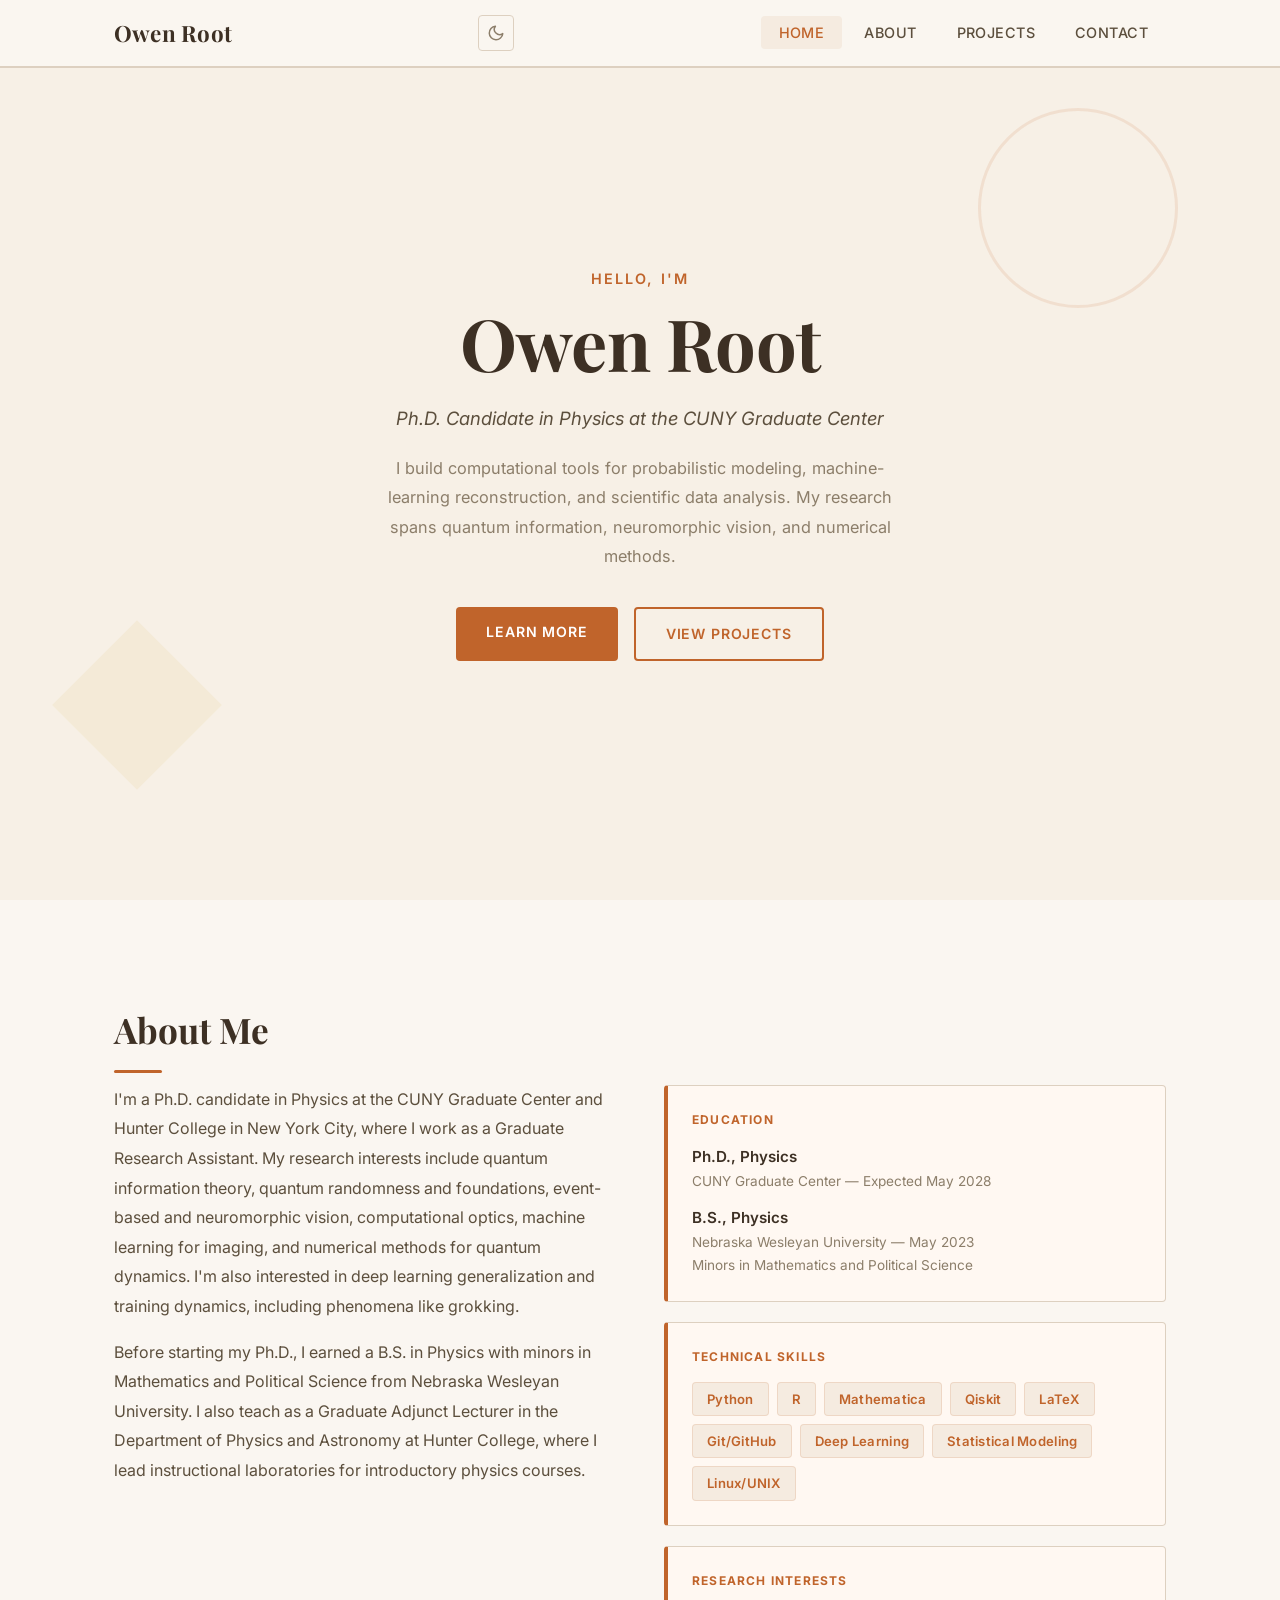
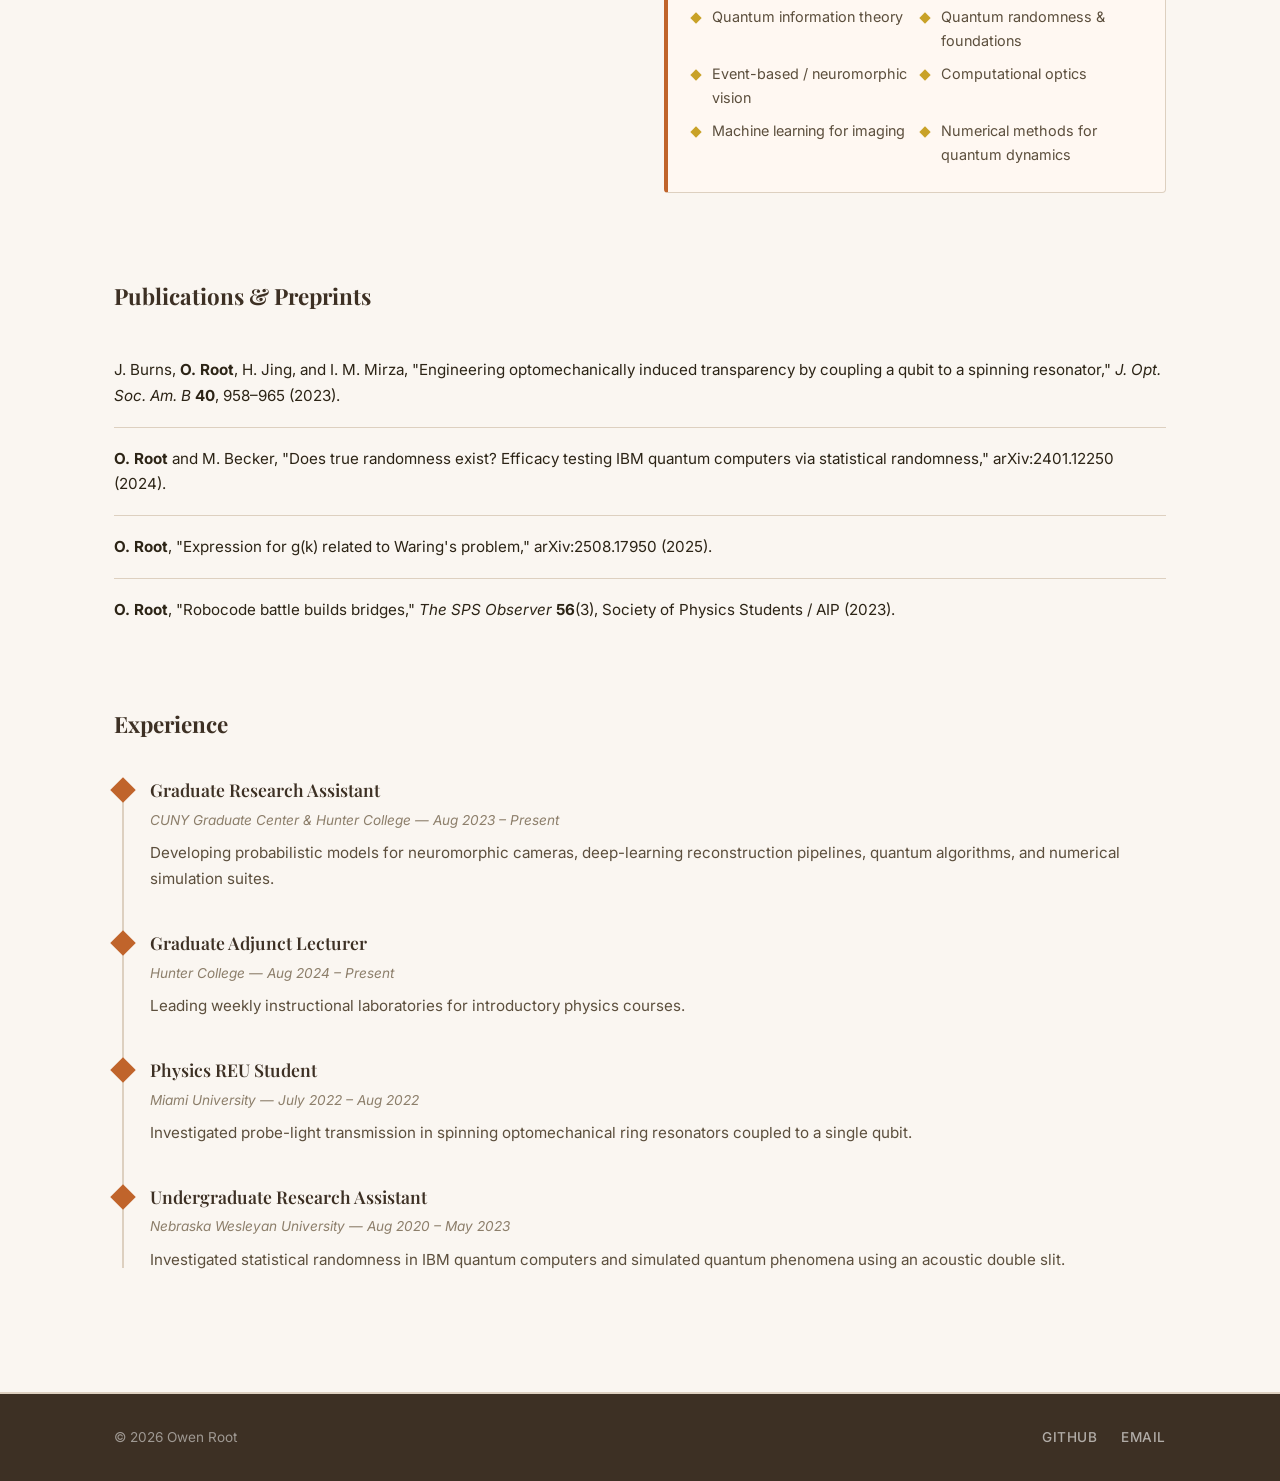
==== commit 068231d4: "Added Darkmode fucntionality" ====
--- a/index.html
+++ b/index.html
@@ -7,17 +7,24 @@
   <link rel="preconnect" href="https://fonts.googleapis.com">
   <link rel="preconnect" href="https://fonts.gstatic.com" crossorigin>
   <link href="https://fonts.googleapis.com/css2?family=Inter:wght@400;500;600;700&family=Playfair+Display:ital,wght@0,400;0,600;0,700;1,400&display=swap" rel="stylesheet">
+  <link rel="icon" type="image/png" href="favicon.png">
   <link rel="stylesheet" href="styles.css">
 </head>
 <body>
   <nav class="navbar" id="navbar">
     <div class="nav-container">
       <a href="index.html" class="nav-logo">Owen Root</a>
-      <button class="nav-toggle" id="nav-toggle" aria-label="Toggle navigation">
-        <span></span>
-        <span></span>
-        <span></span>
-      </button>
+      <div style="display:flex;align-items:center;gap:8px;">
+        <button class="theme-toggle" aria-label="Toggle dark mode">
+          <svg class="icon-moon" viewBox="0 0 24 24" fill="none" stroke="currentColor" stroke-width="2" stroke-linecap="round" stroke-linejoin="round"><path d="M21 12.79A9 9 0 1 1 11.21 3 7 7 0 0 0 21 12.79z"/></svg>
+          <svg class="icon-sun" viewBox="0 0 24 24" fill="none" stroke="currentColor" stroke-width="2" stroke-linecap="round" stroke-linejoin="round"><circle cx="12" cy="12" r="5"/><line x1="12" y1="1" x2="12" y2="3"/><line x1="12" y1="21" x2="12" y2="23"/><line x1="4.22" y1="4.22" x2="5.64" y2="5.64"/><line x1="18.36" y1="18.36" x2="19.78" y2="19.78"/><line x1="1" y1="12" x2="3" y2="12"/><line x1="21" y1="12" x2="23" y2="12"/><line x1="4.22" y1="19.78" x2="5.64" y2="18.36"/><line x1="18.36" y1="5.64" x2="19.78" y2="4.22"/></svg>
+        </button>
+        <button class="nav-toggle" id="nav-toggle" aria-label="Toggle navigation">
+          <span></span>
+          <span></span>
+          <span></span>
+        </button>
+      </div>
       <ul class="nav-links" id="nav-links">
         <li><a href="index.html" class="active">Home</a></li>
         <li><a href="#about">About</a></li>
--- a/styles.css
+++ b/styles.css
@@ -23,6 +23,14 @@
   --color-teal-light: #3a8b7a;
   --color-mustard: #c9a227;
   --color-cream: #f7f0e6;
+  --color-nav-bg: rgba(250, 246, 241, 0.95);
+  --color-nav-bg-solid: rgba(250, 246, 241, 0.98);
+  --color-btn-text: #fff;
+  --color-footer-text: rgba(255, 255, 255, 0.5);
+  --color-footer-link: rgba(255, 255, 255, 0.6);
+  --color-error: #b53a25;
+  --color-focus-ring: rgba(192, 100, 43, 0.1);
+  --color-skill-border: rgba(192, 100, 43, 0.15);
   --font-serif: 'Playfair Display', Georgia, 'Times New Roman', serif;
   --font-sans: 'Inter', 'Segoe UI', system-ui, -apple-system, sans-serif;
   --font-mono: 'Consolas', 'Fira Code', monospace;
@@ -35,6 +43,35 @@
   --transition: 0.3s ease;
 }
 
+/* ===== Dark Mode ===== */
+html.dark {
+  --color-bg: #1a1714;
+  --color-surface: #242018;
+  --color-text: #e8e0d4;
+  --color-text-secondary: #b5a998;
+  --color-accent: #d4783f;
+  --color-accent-light: #e08b52;
+  --color-accent-subtle: #2e2418;
+  --color-border: #3d3528;
+  --color-muted: #8a7e6e;
+  --color-warm-dark: #ede5d8;
+  --color-teal: #4db3a0;
+  --color-teal-light: #5fc9b4;
+  --color-mustard: #dbb63a;
+  --color-cream: #201c16;
+  --color-nav-bg: rgba(26, 23, 20, 0.95);
+  --color-nav-bg-solid: rgba(26, 23, 20, 0.98);
+  --color-btn-text: #1a1714;
+  --color-footer-text: rgba(232, 224, 212, 0.45);
+  --color-footer-link: rgba(232, 224, 212, 0.6);
+  --color-error: #e05a3a;
+  --color-focus-ring: rgba(212, 120, 63, 0.2);
+  --color-skill-border: rgba(212, 120, 63, 0.25);
+  --shadow-sm: 0 1px 4px rgba(0, 0, 0, 0.2);
+  --shadow-md: 0 4px 16px rgba(0, 0, 0, 0.3);
+  --shadow-lg: 0 8px 32px rgba(0, 0, 0, 0.35);
+}
+
 html {
   scroll-behavior: smooth;
   font-size: 16px;
@@ -46,6 +83,7 @@
   background: var(--color-bg);
   line-height: 1.7;
   -webkit-font-smoothing: antialiased;
+  transition: background-color 0.4s ease, color 0.4s ease;
 }
 
 a {
@@ -77,12 +115,12 @@
   left: 0;
   right: 0;
   height: var(--nav-height);
-  background: rgba(250, 246, 241, 0.95);
+  background: var(--color-nav-bg);
   backdrop-filter: blur(10px);
   -webkit-backdrop-filter: blur(10px);
   border-bottom: 2px solid var(--color-border);
   z-index: 1000;
-  transition: box-shadow var(--transition);
+  transition: box-shadow var(--transition), background var(--transition), border-color var(--transition);
 }
 
 .navbar.scrolled {
@@ -115,6 +153,7 @@
   display: flex;
   list-style: none;
   gap: 4px;
+  align-items: center;
 }
 
 .nav-links a {
@@ -153,6 +192,50 @@
   transition: all var(--transition);
 }
 
+/* ===== Theme Toggle ===== */
+.theme-toggle {
+  background: none;
+  border: 1px solid var(--color-border);
+  border-radius: var(--radius);
+  cursor: pointer;
+  padding: 6px;
+  display: flex;
+  align-items: center;
+  justify-content: center;
+  width: 36px;
+  height: 36px;
+  color: var(--color-muted);
+  transition: all var(--transition);
+  flex-shrink: 0;
+}
+
+.theme-toggle:hover {
+  color: var(--color-accent);
+  border-color: var(--color-accent);
+  background: var(--color-accent-subtle);
+}
+
+.theme-toggle svg {
+  width: 18px;
+  height: 18px;
+}
+
+.theme-toggle .icon-moon {
+  display: block;
+}
+
+.theme-toggle .icon-sun {
+  display: none;
+}
+
+html.dark .theme-toggle .icon-moon {
+  display: none;
+}
+
+html.dark .theme-toggle .icon-sun {
+  display: block;
+}
+
 /* ===== Hero ===== */
 .hero {
   min-height: 100vh;
@@ -163,6 +246,7 @@
   background: var(--color-cream);
   position: relative;
   overflow: hidden;
+  transition: background-color 0.4s ease;
 }
 
 /* Geometric decorative elements */
@@ -257,12 +341,12 @@
 
 .btn-primary {
   background: var(--color-accent);
-  color: #fff;
+  color: var(--color-btn-text);
 }
 
 .btn-primary:hover {
   background: var(--color-accent-light);
-  color: #fff;
+  color: var(--color-btn-text);
   transform: translateY(-2px);
   box-shadow: var(--shadow-md);
 }
@@ -275,7 +359,7 @@
 
 .btn-secondary:hover {
   background: var(--color-accent);
-  color: #fff;
+  color: var(--color-btn-text);
   transform: translateY(-2px);
 }
 
@@ -317,6 +401,7 @@
 .about {
   padding: 100px 0 80px;
   background: var(--color-bg);
+  transition: background-color 0.4s ease;
 }
 
 .about-grid {
@@ -339,6 +424,7 @@
   border-radius: var(--radius);
   padding: 24px;
   margin-bottom: 20px;
+  transition: background-color 0.4s ease, border-color 0.4s ease;
 }
 
 .detail-card h3 {
@@ -387,7 +473,7 @@
   font-size: 0.82rem;
   font-weight: 600;
   letter-spacing: 0.02em;
-  border: 1px solid rgba(192, 100, 43, 0.15);
+  border: 1px solid var(--color-skill-border);
 }
 
 .interests-list {
@@ -657,6 +743,7 @@
   border: 1px solid var(--color-border);
   border-radius: var(--radius);
   padding: 32px;
+  transition: background-color 0.4s ease, border-color 0.4s ease;
 }
 
 .form-group {
@@ -683,14 +770,14 @@
   font-size: 0.95rem;
   color: var(--color-text);
   background: var(--color-cream);
-  transition: border-color var(--transition), box-shadow var(--transition);
+  transition: border-color var(--transition), box-shadow var(--transition), background-color 0.4s ease;
   outline: none;
 }
 
 .form-group input:focus,
 .form-group textarea:focus {
   border-color: var(--color-accent);
-  box-shadow: 0 0 0 3px rgba(192, 100, 43, 0.1);
+  box-shadow: 0 0 0 3px var(--color-focus-ring);
 }
 
 .form-group input::placeholder,
@@ -714,7 +801,7 @@
 }
 
 .form-status.error {
-  color: #b53a25;
+  color: var(--color-error);
 }
 
 /* ===== Footer ===== */
@@ -723,6 +810,7 @@
   padding: 32px 0;
   margin-top: 40px;
   background: var(--color-warm-dark);
+  transition: background-color 0.4s ease;
 }
 
 .footer-content {
@@ -733,7 +821,7 @@
 
 .footer-content p {
   font-size: 0.85rem;
-  color: rgba(255, 255, 255, 0.5);
+  color: var(--color-footer-text);
 }
 
 .footer-links {
@@ -743,7 +831,7 @@
 
 .footer-links a {
   font-size: 0.85rem;
-  color: rgba(255, 255, 255, 0.6);
+  color: var(--color-footer-link);
   letter-spacing: 0.04em;
   text-transform: uppercase;
   font-weight: 500;
@@ -776,7 +864,7 @@
     top: var(--nav-height);
     left: 0;
     right: 0;
-    background: rgba(250, 246, 241, 0.98);
+    background: var(--color-nav-bg-solid);
     backdrop-filter: blur(10px);
     flex-direction: column;
     padding: 16px 24px;
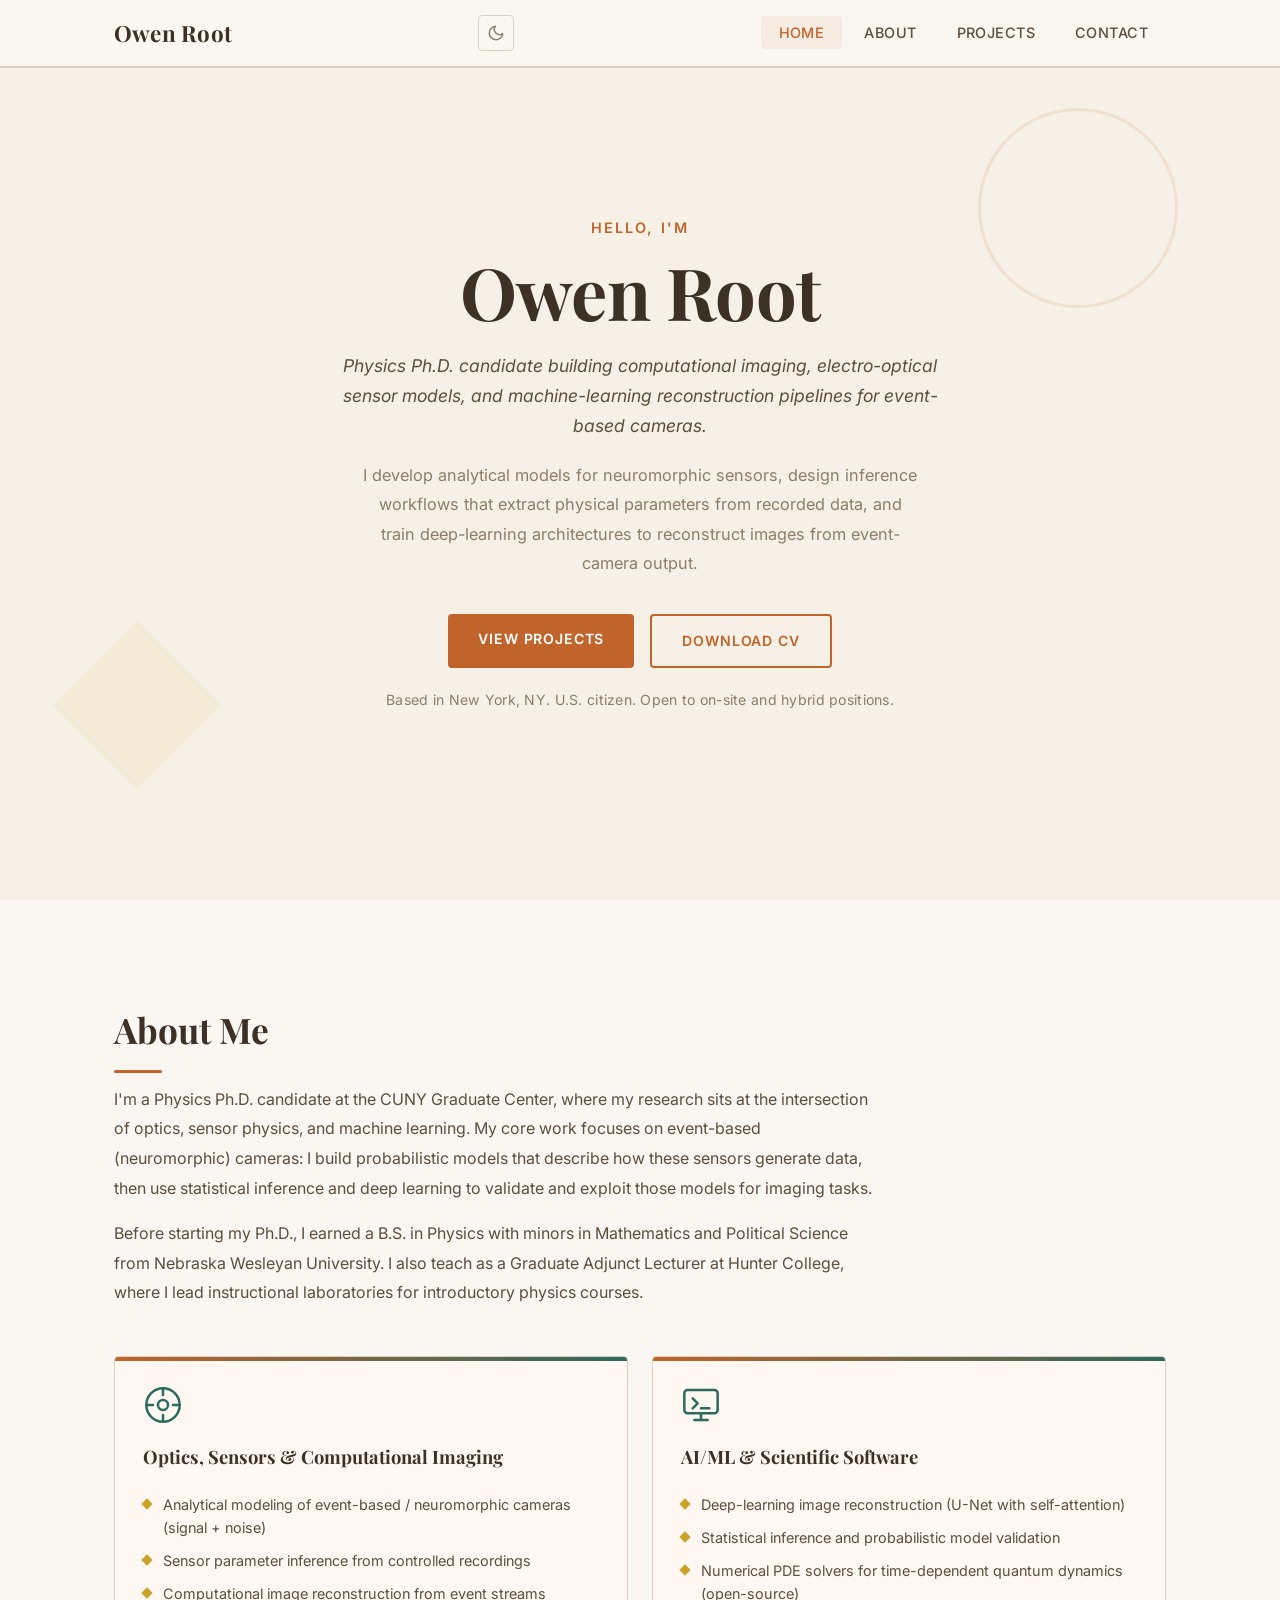
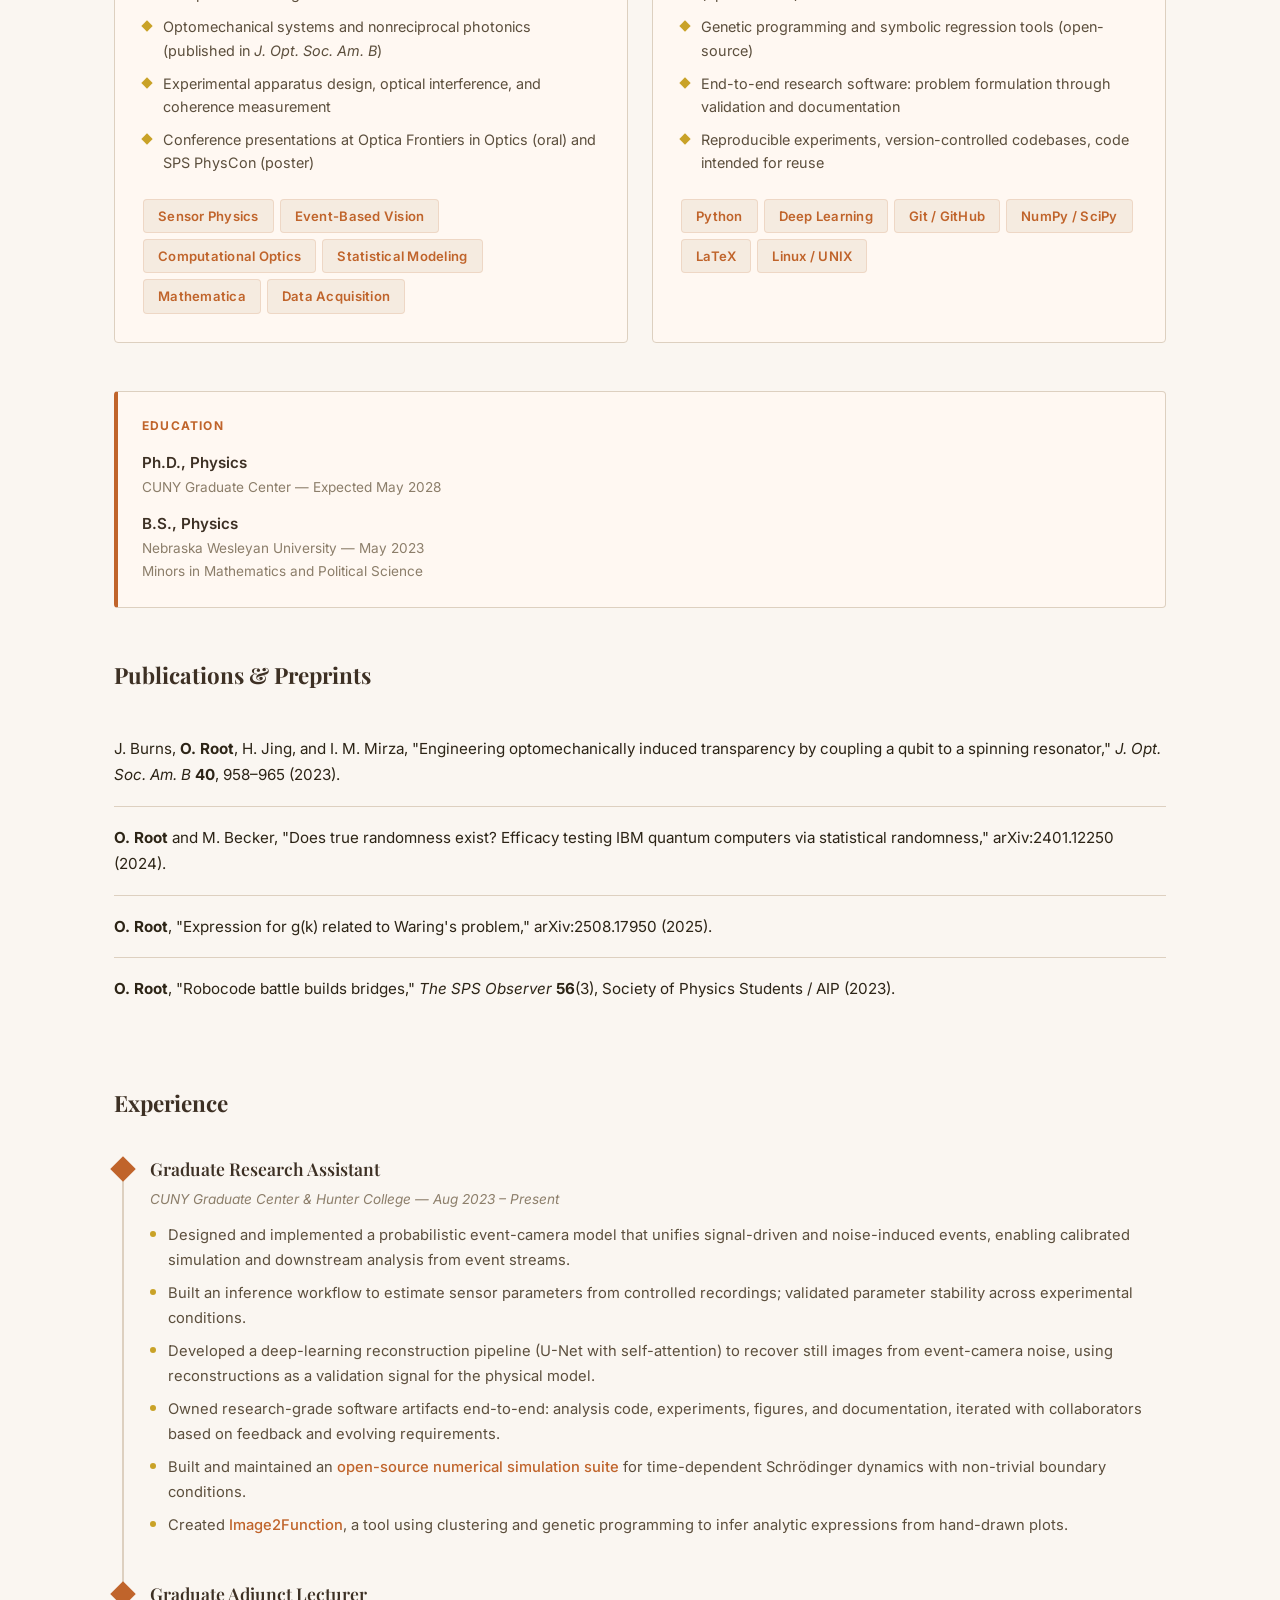
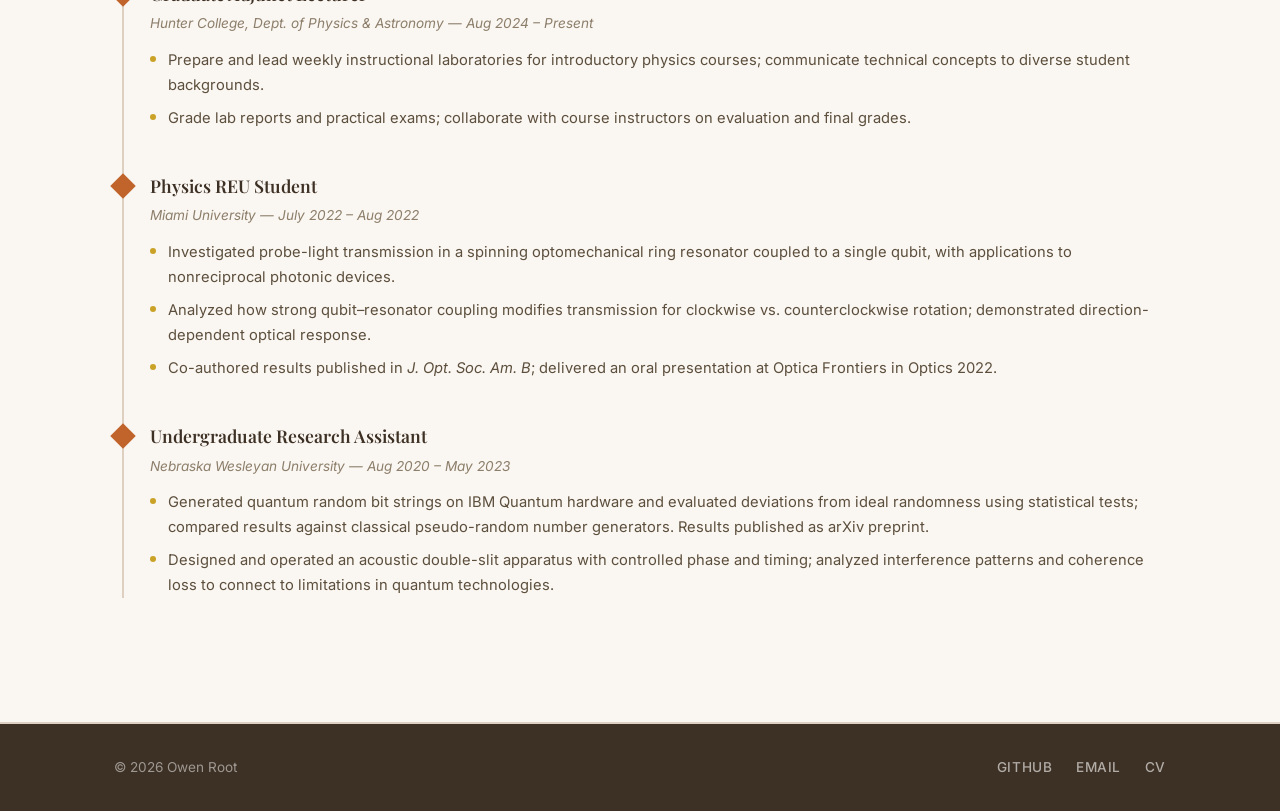
==== commit 7911d0f2: "Reformatted site structure" ====
--- a/index.html
+++ b/index.html
@@ -3,7 +3,7 @@
 <head>
   <meta charset="UTF-8">
   <meta name="viewport" content="width=device-width, initial-scale=1.0">
-  <title>Owen Root — Physicist & Researcher</title>
+  <title>Owen Root — Computational Imaging &amp; ML</title>
   <link rel="preconnect" href="https://fonts.googleapis.com">
   <link rel="preconnect" href="https://fonts.gstatic.com" crossorigin>
   <link href="https://fonts.googleapis.com/css2?family=Inter:wght@400;500;600;700&family=Playfair+Display:ital,wght@0,400;0,600;0,700;1,400&display=swap" rel="stylesheet">
@@ -16,8 +16,8 @@
       <a href="index.html" class="nav-logo">Owen Root</a>
       <div style="display:flex;align-items:center;gap:8px;">
         <button class="theme-toggle" aria-label="Toggle dark mode">
-          <svg class="icon-moon" viewBox="0 0 24 24" fill="none" stroke="currentColor" stroke-width="2" stroke-linecap="round" stroke-linejoin="round"><path d="M21 12.79A9 9 0 1 1 11.21 3 7 7 0 0 0 21 12.79z"/></svg>
-          <svg class="icon-sun" viewBox="0 0 24 24" fill="none" stroke="currentColor" stroke-width="2" stroke-linecap="round" stroke-linejoin="round"><circle cx="12" cy="12" r="5"/><line x1="12" y1="1" x2="12" y2="3"/><line x1="12" y1="21" x2="12" y2="23"/><line x1="4.22" y1="4.22" x2="5.64" y2="5.64"/><line x1="18.36" y1="18.36" x2="19.78" y2="19.78"/><line x1="1" y1="12" x2="3" y2="12"/><line x1="21" y1="12" x2="23" y2="12"/><line x1="4.22" y1="19.78" x2="5.64" y2="18.36"/><line x1="18.36" y1="5.64" x2="19.78" y2="4.22"/></svg>
+          <svg class="icon-moon" xmlns="http://www.w3.org/2000/svg" width="24" height="24" viewBox="0 0 24 24" fill="none" stroke="currentColor" stroke-width="2" stroke-linecap="round" stroke-linejoin="round"><path d="M21 12.79A9 9 0 1 1 11.21 3 7 7 0 0 0 21 12.79z"/></svg>
+          <svg class="icon-sun" xmlns="http://www.w3.org/2000/svg" width="24" height="24" viewBox="0 0 24 24" fill="none" stroke="currentColor" stroke-width="2" stroke-linecap="round" stroke-linejoin="round"><circle cx="12" cy="12" r="5"/><line x1="12" y1="1" x2="12" y2="3"/><line x1="12" y1="21" x2="12" y2="23"/><line x1="4.22" y1="4.22" x2="5.64" y2="5.64"/><line x1="18.36" y1="18.36" x2="19.78" y2="19.78"/><line x1="1" y1="12" x2="3" y2="12"/><line x1="21" y1="12" x2="23" y2="12"/><line x1="4.22" y1="19.78" x2="5.64" y2="18.36"/><line x1="18.36" y1="5.64" x2="19.78" y2="4.22"/></svg>
         </button>
         <button class="nav-toggle" id="nav-toggle" aria-label="Toggle navigation">
           <span></span>
@@ -39,16 +39,17 @@
     <div class="hero-content">
       <p class="hero-greeting">Hello, I'm</p>
       <h1 class="hero-name">Owen Root</h1>
-      <p class="hero-tagline">Ph.D. Candidate in Physics at the CUNY Graduate Center</p>
+      <p class="hero-tagline">Physics Ph.D. candidate building computational imaging, electro-optical sensor models, and machine-learning reconstruction pipelines for event-based cameras.</p>
       <p class="hero-summary">
-        I build computational tools for probabilistic modeling, machine-learning
-        reconstruction, and scientific data analysis. My research spans quantum
-        information, neuromorphic vision, and numerical methods.
+        I develop analytical models for neuromorphic sensors, design inference
+        workflows that extract physical parameters from recorded data, and train
+        deep-learning architectures to reconstruct images from event-camera output.
       </p>
       <div class="hero-buttons">
-        <a href="#about" class="btn btn-primary">Learn More</a>
-        <a href="projects.html" class="btn btn-secondary">View Projects</a>
-      </div>
+        <a href="projects.html" class="btn btn-primary">View Projects</a>
+        <a href="CV_Owen_Root.pdf" class="btn btn-secondary" download>Download CV</a>
+      </div>
+      <p class="hero-meta">Based in New York, NY. U.S. citizen. Open to on-site and hybrid positions.</p>
     </div>
   </header>
 
@@ -57,68 +58,97 @@
     <div class="container">
       <h2 class="section-title">About Me</h2>
 
-      <div class="about-grid">
-        <div class="about-text">
-          <p>
-            I'm a Ph.D. candidate in Physics at the CUNY Graduate Center and
-            Hunter College in New York City, where I work as a Graduate Research
-            Assistant. My research interests include quantum information theory,
-            quantum randomness and foundations, event-based and neuromorphic vision,
-            computational optics, machine learning for imaging, and numerical
-            methods for quantum dynamics. I'm also interested in deep learning
-            generalization and training dynamics, including phenomena like grokking.
-          </p>
-          <p>
-            Before starting my Ph.D., I earned a B.S. in Physics with minors in
-            Mathematics and Political Science from Nebraska Wesleyan University.
-            I also teach as a Graduate Adjunct Lecturer in the Department of Physics
-            and Astronomy at Hunter College, where I lead instructional laboratories
-            for introductory physics courses.
-          </p>
-        </div>
-
-        <div class="about-details">
-          <!-- Education -->
-          <div class="detail-card">
-            <h3>Education</h3>
-            <div class="detail-item">
-              <span class="detail-label">Ph.D., Physics</span>
-              <span class="detail-meta">CUNY Graduate Center — Expected May 2028</span>
-            </div>
-            <div class="detail-item">
-              <span class="detail-label">B.S., Physics</span>
-              <span class="detail-meta">Nebraska Wesleyan University — May 2023</span>
-              <span class="detail-meta">Minors in Mathematics and Political Science</span>
-            </div>
-          </div>
-
-          <!-- Skills -->
-          <div class="detail-card">
-            <h3>Technical Skills</h3>
-            <div class="skills-list">
-              <span class="skill-tag">Python</span>
-              <span class="skill-tag">R</span>
-              <span class="skill-tag">Mathematica</span>
-              <span class="skill-tag">Qiskit</span>
-              <span class="skill-tag">LaTeX</span>
-              <span class="skill-tag">Git/GitHub</span>
-              <span class="skill-tag">Deep Learning</span>
-              <span class="skill-tag">Statistical Modeling</span>
-              <span class="skill-tag">Linux/UNIX</span>
-            </div>
-          </div>
-
-          <!-- Research Interests -->
-          <div class="detail-card">
-            <h3>Research Interests</h3>
-            <ul class="interests-list">
-              <li>Quantum information theory</li>
-              <li>Quantum randomness &amp; foundations</li>
-              <li>Event-based / neuromorphic vision</li>
-              <li>Computational optics</li>
-              <li>Machine learning for imaging</li>
-              <li>Numerical methods for quantum dynamics</li>
-            </ul>
+      <div class="about-intro">
+        <p>
+          I'm a Physics Ph.D. candidate at the CUNY Graduate Center, where my
+          research sits at the intersection of optics, sensor physics, and machine
+          learning. My core work focuses on event-based (neuromorphic) cameras:
+          I build probabilistic models that describe how these sensors generate data,
+          then use statistical inference and deep learning to validate and exploit
+          those models for imaging tasks.
+        </p>
+        <p>
+          Before starting my Ph.D., I earned a B.S. in Physics with minors in
+          Mathematics and Political Science from Nebraska Wesleyan University.
+          I also teach as a Graduate Adjunct Lecturer at Hunter College, where
+          I lead instructional laboratories for introductory physics courses.
+        </p>
+      </div>
+
+      <!-- Two Expertise Tracks -->
+      <div class="expertise-tracks">
+        <div class="track-card">
+          <div class="track-icon">
+            <svg viewBox="0 0 24 24" fill="none" stroke="currentColor" stroke-width="1.5" stroke-linecap="round" stroke-linejoin="round">
+              <circle cx="12" cy="12" r="10"/>
+              <circle cx="12" cy="12" r="3"/>
+              <line x1="12" y1="2" x2="12" y2="6"/>
+              <line x1="12" y1="18" x2="12" y2="22"/>
+              <line x1="2" y1="12" x2="6" y2="12"/>
+              <line x1="18" y1="12" x2="22" y2="12"/>
+            </svg>
+          </div>
+          <h3>Optics, Sensors &amp; Computational Imaging</h3>
+          <ul class="track-highlights">
+            <li>Analytical modeling of event-based / neuromorphic cameras (signal + noise)</li>
+            <li>Sensor parameter inference from controlled recordings</li>
+            <li>Computational image reconstruction from event streams</li>
+            <li>Optomechanical systems and nonreciprocal photonics (published in <em>J. Opt. Soc. Am. B</em>)</li>
+            <li>Experimental apparatus design, optical interference, and coherence measurement</li>
+            <li>Conference presentations at Optica Frontiers in Optics (oral) and SPS PhysCon (poster)</li>
+          </ul>
+          <div class="track-skills">
+            <span class="skill-tag">Sensor Physics</span>
+            <span class="skill-tag">Event-Based Vision</span>
+            <span class="skill-tag">Computational Optics</span>
+            <span class="skill-tag">Statistical Modeling</span>
+            <span class="skill-tag">Mathematica</span>
+            <span class="skill-tag">Data Acquisition</span>
+          </div>
+        </div>
+
+        <div class="track-card">
+          <div class="track-icon">
+            <svg viewBox="0 0 24 24" fill="none" stroke="currentColor" stroke-width="1.5" stroke-linecap="round" stroke-linejoin="round">
+              <rect x="2" y="3" width="20" height="14" rx="2"/>
+              <line x1="8" y1="21" x2="16" y2="21"/>
+              <line x1="12" y1="17" x2="12" y2="21"/>
+              <polyline points="7 8 10 11 7 14"/>
+              <line x1="12" y1="14" x2="17" y2="14"/>
+            </svg>
+          </div>
+          <h3>AI/ML &amp; Scientific Software</h3>
+          <ul class="track-highlights">
+            <li>Deep-learning image reconstruction (U-Net with self-attention)</li>
+            <li>Statistical inference and probabilistic model validation</li>
+            <li>Numerical PDE solvers for time-dependent quantum dynamics (open-source)</li>
+            <li>Genetic programming and symbolic regression tools (open-source)</li>
+            <li>End-to-end research software: problem formulation through validation and documentation</li>
+            <li>Reproducible experiments, version-controlled codebases, code intended for reuse</li>
+          </ul>
+          <div class="track-skills">
+            <span class="skill-tag">Python</span>
+            <span class="skill-tag">Deep Learning</span>
+            <span class="skill-tag">Git / GitHub</span>
+            <span class="skill-tag">NumPy / SciPy</span>
+            <span class="skill-tag">LaTeX</span>
+            <span class="skill-tag">Linux / UNIX</span>
+          </div>
+        </div>
+      </div>
+
+      <!-- Education -->
+      <div class="about-details">
+        <div class="detail-card">
+          <h3>Education</h3>
+          <div class="detail-item">
+            <span class="detail-label">Ph.D., Physics</span>
+            <span class="detail-meta">CUNY Graduate Center &mdash; Expected May 2028</span>
+          </div>
+          <div class="detail-item">
+            <span class="detail-label">B.S., Physics</span>
+            <span class="detail-meta">Nebraska Wesleyan University &mdash; May 2023</span>
+            <span class="detail-meta">Minors in Mathematics and Political Science</span>
           </div>
         </div>
       </div>
@@ -130,7 +160,7 @@
           <li class="pub-item">
             <span class="pub-authors">J. Burns, <strong>O. Root</strong>, H. Jing, and I. M. Mirza</span>,
             <span class="pub-title">"Engineering optomechanically induced transparency by coupling a qubit to a spinning resonator,"</span>
-            <span class="pub-journal"><em>J. Opt. Soc. Am. B</em> <strong>40</strong>, 958–965 (2023).</span>
+            <span class="pub-journal"><em>J. Opt. Soc. Am. B</em> <strong>40</strong>, 958&ndash;965 (2023).</span>
           </li>
           <li class="pub-item">
             <span class="pub-authors"><strong>O. Root</strong> and M. Becker</span>,
@@ -158,32 +188,49 @@
             <div class="timeline-marker"></div>
             <div class="timeline-content">
               <h4>Graduate Research Assistant</h4>
-              <p class="timeline-meta">CUNY Graduate Center &amp; Hunter College — Aug 2023 – Present</p>
-              <p>Developing probabilistic models for neuromorphic cameras, deep-learning reconstruction pipelines, quantum algorithms, and numerical simulation suites.</p>
+              <p class="timeline-meta">CUNY Graduate Center &amp; Hunter College &mdash; Aug 2023 &ndash; Present</p>
+              <ul class="timeline-details">
+                <li>Designed and implemented a probabilistic event-camera model that unifies signal-driven and noise-induced events, enabling calibrated simulation and downstream analysis from event streams.</li>
+                <li>Built an inference workflow to estimate sensor parameters from controlled recordings; validated parameter stability across experimental conditions.</li>
+                <li>Developed a deep-learning reconstruction pipeline (U-Net with self-attention) to recover still images from event-camera noise, using reconstructions as a validation signal for the physical model.</li>
+                <li>Owned research-grade software artifacts end-to-end: analysis code, experiments, figures, and documentation, iterated with collaborators based on feedback and evolving requirements.</li>
+                <li>Built and maintained an <a href="https://github.com/yagoiroot/Numerically-Solving-Time-Dependent-Schrodinger" target="_blank" rel="noopener">open-source numerical simulation suite</a> for time-dependent Schr&ouml;dinger dynamics with non-trivial boundary conditions.</li>
+                <li>Created <a href="https://github.com/yagoiroot/Image2Function" target="_blank" rel="noopener">Image2Function</a>, a tool using clustering and genetic programming to infer analytic expressions from hand-drawn plots.</li>
+              </ul>
             </div>
           </div>
           <div class="timeline-item">
             <div class="timeline-marker"></div>
             <div class="timeline-content">
               <h4>Graduate Adjunct Lecturer</h4>
-              <p class="timeline-meta">Hunter College — Aug 2024 – Present</p>
-              <p>Leading weekly instructional laboratories for introductory physics courses.</p>
+              <p class="timeline-meta">Hunter College, Dept. of Physics &amp; Astronomy &mdash; Aug 2024 &ndash; Present</p>
+              <ul class="timeline-details">
+                <li>Prepare and lead weekly instructional laboratories for introductory physics courses; communicate technical concepts to diverse student backgrounds.</li>
+                <li>Grade lab reports and practical exams; collaborate with course instructors on evaluation and final grades.</li>
+              </ul>
             </div>
           </div>
           <div class="timeline-item">
             <div class="timeline-marker"></div>
             <div class="timeline-content">
               <h4>Physics REU Student</h4>
-              <p class="timeline-meta">Miami University — July 2022 – Aug 2022</p>
-              <p>Investigated probe-light transmission in spinning optomechanical ring resonators coupled to a single qubit.</p>
+              <p class="timeline-meta">Miami University &mdash; July 2022 &ndash; Aug 2022</p>
+              <ul class="timeline-details">
+                <li>Investigated probe-light transmission in a spinning optomechanical ring resonator coupled to a single qubit, with applications to nonreciprocal photonic devices.</li>
+                <li>Analyzed how strong qubit&ndash;resonator coupling modifies transmission for clockwise vs. counterclockwise rotation; demonstrated direction-dependent optical response.</li>
+                <li>Co-authored results published in <em>J. Opt. Soc. Am. B</em>; delivered an oral presentation at Optica Frontiers in Optics 2022.</li>
+              </ul>
             </div>
           </div>
           <div class="timeline-item">
             <div class="timeline-marker"></div>
             <div class="timeline-content">
               <h4>Undergraduate Research Assistant</h4>
-              <p class="timeline-meta">Nebraska Wesleyan University — Aug 2020 – May 2023</p>
-              <p>Investigated statistical randomness in IBM quantum computers and simulated quantum phenomena using an acoustic double slit.</p>
+              <p class="timeline-meta">Nebraska Wesleyan University &mdash; Aug 2020 &ndash; May 2023</p>
+              <ul class="timeline-details">
+                <li>Generated quantum random bit strings on IBM Quantum hardware and evaluated deviations from ideal randomness using statistical tests; compared results against classical pseudo-random number generators. Results published as arXiv preprint.</li>
+                <li>Designed and operated an acoustic double-slit apparatus with controlled phase and timing; analyzed interference patterns and coherence loss to connect to limitations in quantum technologies.</li>
+              </ul>
             </div>
           </div>
         </div>
@@ -198,6 +245,7 @@
         <div class="footer-links">
           <a href="https://github.com/yagoiroot" target="_blank" rel="noopener">GitHub</a>
           <a href="mailto:oroot@gradcenter.cuny.edu">Email</a>
+          <a href="CV_Owen_Root.pdf" download>CV</a>
         </div>
       </div>
     </div>
--- a/styles.css
+++ b/styles.css
@@ -23,6 +23,7 @@
   --color-teal-light: #3a8b7a;
   --color-mustard: #c9a227;
   --color-cream: #f7f0e6;
+  --color-footer-bg: #3d3024;
   --color-nav-bg: rgba(250, 246, 241, 0.95);
   --color-nav-bg-solid: rgba(250, 246, 241, 0.98);
   --color-btn-text: #fff;
@@ -59,6 +60,7 @@
   --color-teal-light: #5fc9b4;
   --color-mustard: #dbb63a;
   --color-cream: #201c16;
+  --color-footer-bg: #121010;
   --color-nav-bg: rgba(26, 23, 20, 0.95);
   --color-nav-bg-solid: rgba(26, 23, 20, 0.98);
   --color-btn-text: #1a1714;
@@ -302,17 +304,21 @@
 }
 
 .hero-tagline {
-  font-size: 1.15rem;
+  font-size: 1.1rem;
   color: var(--color-text-secondary);
   margin-bottom: 20px;
   font-weight: 400;
   font-style: italic;
+  max-width: 620px;
+  margin-left: auto;
+  margin-right: auto;
+  line-height: 1.7;
 }
 
 .hero-summary {
   font-size: 1.02rem;
   color: var(--color-muted);
-  max-width: 540px;
+  max-width: 560px;
   margin: 0 auto 36px;
   line-height: 1.8;
 }
@@ -322,6 +328,13 @@
   gap: 16px;
   justify-content: center;
   flex-wrap: wrap;
+  margin-bottom: 20px;
+}
+
+.hero-meta {
+  font-size: 0.88rem;
+  color: var(--color-muted);
+  letter-spacing: 0.02em;
 }
 
 /* ===== Buttons ===== */
@@ -404,17 +417,102 @@
   transition: background-color 0.4s ease;
 }
 
-.about-grid {
-  display: grid;
-  grid-template-columns: 1fr 1fr;
-  gap: 48px;
-  margin-bottom: 64px;
-}
-
-.about-text p {
+.about-intro {
+  max-width: 760px;
+  margin-bottom: 48px;
+}
+
+.about-intro p {
   margin-bottom: 16px;
   color: var(--color-text-secondary);
   line-height: 1.85;
+}
+
+/* ===== Expertise Tracks ===== */
+.expertise-tracks {
+  display: grid;
+  grid-template-columns: 1fr 1fr;
+  gap: 24px;
+  margin-bottom: 48px;
+}
+
+.track-card {
+  background: var(--color-surface);
+  border: 1px solid var(--color-border);
+  border-radius: var(--radius);
+  padding: 28px;
+  position: relative;
+  overflow: hidden;
+  transition: all var(--transition);
+}
+
+.track-card::before {
+  content: '';
+  position: absolute;
+  top: 0;
+  left: 0;
+  right: 0;
+  height: 4px;
+  background: linear-gradient(90deg, var(--color-accent), var(--color-teal));
+}
+
+.track-card:hover {
+  box-shadow: var(--shadow-md);
+}
+
+.track-icon {
+  width: 40px;
+  height: 40px;
+  color: var(--color-teal);
+  margin-bottom: 16px;
+}
+
+.track-icon svg {
+  width: 100%;
+  height: 100%;
+}
+
+.track-card h3 {
+  font-family: var(--font-serif);
+  font-size: 1.15rem;
+  font-weight: 700;
+  margin-bottom: 16px;
+  color: var(--color-warm-dark);
+}
+
+.track-highlights {
+  list-style: none;
+  margin-bottom: 20px;
+}
+
+.track-highlights li {
+  font-size: 0.9rem;
+  color: var(--color-text-secondary);
+  padding: 5px 0 5px 20px;
+  position: relative;
+  line-height: 1.6;
+}
+
+.track-highlights li::before {
+  content: '';
+  position: absolute;
+  left: 0;
+  top: 12px;
+  width: 8px;
+  height: 8px;
+  background: var(--color-mustard);
+  transform: rotate(45deg);
+}
+
+.track-skills {
+  display: flex;
+  flex-wrap: wrap;
+  gap: 6px;
+}
+
+/* ===== About Details ===== */
+.about-details {
+  margin-bottom: 48px;
 }
 
 .detail-card {
@@ -476,31 +574,6 @@
   border: 1px solid var(--color-skill-border);
 }
 
-.interests-list {
-  list-style: none;
-  display: grid;
-  grid-template-columns: 1fr 1fr;
-  gap: 8px;
-}
-
-.interests-list li {
-  font-size: 0.9rem;
-  color: var(--color-text-secondary);
-  padding-left: 20px;
-  position: relative;
-}
-
-.interests-list li::before {
-  content: '';
-  position: absolute;
-  left: 0;
-  top: 9px;
-  width: 8px;
-  height: 8px;
-  background: var(--color-mustard);
-  transform: rotate(45deg);
-}
-
 /* ===== Publications ===== */
 .publications {
   margin-bottom: 64px;
@@ -593,11 +666,152 @@
   font-size: 0.95rem;
 }
 
+.timeline-details {
+  list-style: none;
+  margin: 0;
+  padding: 0;
+}
+
+.timeline-details li {
+  font-size: 0.92rem;
+  color: var(--color-text-secondary);
+  line-height: 1.7;
+  padding: 4px 0 4px 18px;
+  position: relative;
+}
+
+.timeline-details li::before {
+  content: '';
+  position: absolute;
+  left: 0;
+  top: 12px;
+  width: 6px;
+  height: 6px;
+  background: var(--color-mustard);
+  border-radius: 50%;
+}
+
+.timeline-details a {
+  font-weight: 500;
+}
+
 /* ===== Projects Page ===== */
 .projects-page {
   padding: calc(var(--nav-height) + 60px) 0 80px;
 }
 
+/* Project Section Headers */
+.project-section-header {
+  margin-top: 56px;
+  margin-bottom: 24px;
+  padding-bottom: 12px;
+  border-bottom: 2px solid var(--color-border);
+}
+
+.project-section-header:first-of-type {
+  margin-top: 0;
+}
+
+.project-section-header h3 {
+  font-family: var(--font-serif);
+  font-size: 1.3rem;
+  font-weight: 700;
+  color: var(--color-warm-dark);
+  margin-bottom: 4px;
+}
+
+.project-section-header p {
+  font-size: 0.92rem;
+  color: var(--color-muted);
+}
+
+/* Featured Project Cards */
+.featured-grid {
+  display: grid;
+  grid-template-columns: 1fr 1fr;
+  gap: 24px;
+  margin-bottom: 16px;
+}
+
+.featured-card {
+  display: block;
+  background: var(--color-surface);
+  border: 1px solid var(--color-border);
+  border-radius: var(--radius);
+  overflow: hidden;
+  transition: all var(--transition);
+  text-decoration: none;
+  color: inherit;
+  position: relative;
+}
+
+.featured-card:hover {
+  transform: translateY(-4px);
+  box-shadow: var(--shadow-lg);
+  color: inherit;
+}
+
+.featured-card-accent {
+  height: 5px;
+  background: linear-gradient(90deg, var(--color-accent), var(--color-teal));
+}
+
+.featured-card-content {
+  padding: 28px;
+  display: flex;
+  flex-direction: column;
+  height: 100%;
+}
+
+.featured-card .project-icon {
+  width: 44px;
+  height: 44px;
+  margin-bottom: 16px;
+  color: var(--color-teal);
+}
+
+.featured-card .project-icon svg {
+  width: 100%;
+  height: 100%;
+}
+
+.featured-card h3 {
+  font-family: var(--font-serif);
+  font-size: 1.15rem;
+  font-weight: 700;
+  margin-bottom: 12px;
+  color: var(--color-warm-dark);
+}
+
+.featured-card .project-description {
+  font-size: 0.92rem;
+  color: var(--color-text-secondary);
+  line-height: 1.7;
+  margin-bottom: 16px;
+  flex: 1;
+}
+
+.featured-card .project-tags {
+  display: flex;
+  flex-wrap: wrap;
+  gap: 6px;
+  margin-bottom: 16px;
+}
+
+.featured-link {
+  font-size: 0.88rem;
+  font-weight: 600;
+  color: var(--color-teal);
+  letter-spacing: 0.02em;
+  margin-top: auto;
+}
+
+.featured-card:hover .featured-link {
+  color: var(--color-teal-light);
+  text-decoration: underline;
+}
+
+/* Regular Project Cards */
 .projects-grid {
   display: grid;
   grid-template-columns: repeat(auto-fill, minmax(320px, 1fr));
@@ -696,9 +910,195 @@
   text-decoration: underline;
 }
 
+/* ===== Case Study Pages ===== */
+.case-study-page {
+  padding: calc(var(--nav-height) + 40px) 0 80px;
+}
+
+.back-link {
+  display: inline-block;
+  font-size: 0.88rem;
+  font-weight: 600;
+  color: var(--color-muted);
+  margin-bottom: 32px;
+  letter-spacing: 0.02em;
+}
+
+.back-link:hover {
+  color: var(--color-accent);
+}
+
+.case-study-hero-section {
+  margin-bottom: 48px;
+  padding-bottom: 32px;
+  border-bottom: 2px solid var(--color-border);
+}
+
+.case-study-title {
+  font-family: var(--font-serif);
+  font-size: clamp(1.8rem, 4vw, 2.6rem);
+  font-weight: 700;
+  color: var(--color-warm-dark);
+  margin-bottom: 16px;
+  line-height: 1.2;
+}
+
+.case-study-subtitle {
+  font-size: 1.08rem;
+  color: var(--color-text-secondary);
+  line-height: 1.7;
+  max-width: 700px;
+  margin-bottom: 20px;
+}
+
+.case-study-tags {
+  display: flex;
+  flex-wrap: wrap;
+  gap: 8px;
+}
+
+.case-study-content {
+  max-width: 760px;
+}
+
+.case-study-section {
+  margin-bottom: 40px;
+}
+
+.case-study-section h2 {
+  font-family: var(--font-serif);
+  font-size: 1.35rem;
+  font-weight: 700;
+  color: var(--color-warm-dark);
+  margin-bottom: 16px;
+  padding-bottom: 8px;
+  border-bottom: 1px solid var(--color-border);
+}
+
+.case-study-section p {
+  font-size: 0.95rem;
+  color: var(--color-text-secondary);
+  line-height: 1.85;
+  margin-bottom: 12px;
+}
+
+.case-study-list {
+  padding-left: 0;
+  list-style: none;
+  margin-bottom: 12px;
+}
+
+.case-study-list li {
+  font-size: 0.93rem;
+  color: var(--color-text-secondary);
+  line-height: 1.75;
+  padding: 6px 0 6px 22px;
+  position: relative;
+}
+
+ul.case-study-list li::before {
+  content: '';
+  position: absolute;
+  left: 0;
+  top: 14px;
+  width: 8px;
+  height: 8px;
+  background: var(--color-mustard);
+  transform: rotate(45deg);
+}
+
+ol.case-study-list {
+  counter-reset: step-counter;
+}
+
+ol.case-study-list li {
+  counter-increment: step-counter;
+}
+
+ol.case-study-list li::before {
+  content: counter(step-counter);
+  position: absolute;
+  left: 0;
+  top: 6px;
+  width: 20px;
+  height: 20px;
+  background: var(--color-accent);
+  color: var(--color-btn-text);
+  border-radius: 50%;
+  font-size: 0.72rem;
+  font-weight: 700;
+  display: flex;
+  align-items: center;
+  justify-content: center;
+  line-height: 1;
+}
+
+/* Outcomes Grid */
+.outcomes-grid {
+  display: grid;
+  grid-template-columns: 1fr 1fr;
+  gap: 16px;
+}
+
+.outcome-item {
+  background: var(--color-surface);
+  border: 1px solid var(--color-border);
+  border-left: 4px solid var(--color-teal);
+  border-radius: var(--radius);
+  padding: 16px 20px;
+  transition: background-color 0.4s ease, border-color 0.4s ease;
+}
+
+.outcome-label {
+  display: block;
+  font-size: 0.75rem;
+  font-weight: 700;
+  text-transform: uppercase;
+  letter-spacing: 0.08em;
+  color: var(--color-teal);
+  margin-bottom: 6px;
+}
+
+.outcome-value {
+  display: block;
+  font-size: 0.9rem;
+  color: var(--color-text-secondary);
+  line-height: 1.5;
+}
+
+/* Case Study Navigation */
+.case-study-nav {
+  margin-top: 56px;
+  padding-top: 32px;
+  border-top: 2px solid var(--color-border);
+  display: flex;
+  gap: 16px;
+  flex-wrap: wrap;
+}
+
 /* ===== Contact Page ===== */
 .contact-page {
   padding: calc(var(--nav-height) + 60px) 0 80px;
+}
+
+.contact-availability {
+  background: var(--color-surface);
+  border: 1px solid var(--color-border);
+  border-left: 4px solid var(--color-teal);
+  border-radius: var(--radius);
+  padding: 16px 24px;
+  margin-bottom: 40px;
+  transition: background-color 0.4s ease, border-color 0.4s ease;
+}
+
+.contact-availability p {
+  font-size: 0.95rem;
+  color: var(--color-text-secondary);
+  line-height: 1.7;
+}
+
+.contact-availability a {
+  font-weight: 600;
 }
 
 .contact-grid {
@@ -809,7 +1209,7 @@
   border-top: 2px solid var(--color-border);
   padding: 32px 0;
   margin-top: 40px;
-  background: var(--color-warm-dark);
+  background: var(--color-footer-bg);
   transition: background-color 0.4s ease;
 }
 
@@ -881,12 +1281,15 @@
     pointer-events: all;
   }
 
-  .about-grid {
+  .expertise-tracks {
     grid-template-columns: 1fr;
-    gap: 32px;
-  }
-
-  .interests-list {
+  }
+
+  .featured-grid {
+    grid-template-columns: 1fr;
+  }
+
+  .outcomes-grid {
     grid-template-columns: 1fr;
   }
 
@@ -917,6 +1320,10 @@
   .hero::after {
     display: none;
   }
+
+  .case-study-nav {
+    flex-direction: column;
+  }
 }
 
 @media (max-width: 480px) {
@@ -932,4 +1339,12 @@
   .contact-form {
     padding: 20px;
   }
-}
+
+  .case-study-title {
+    font-size: 1.6rem;
+  }
+
+  .track-card {
+    padding: 20px;
+  }
+}
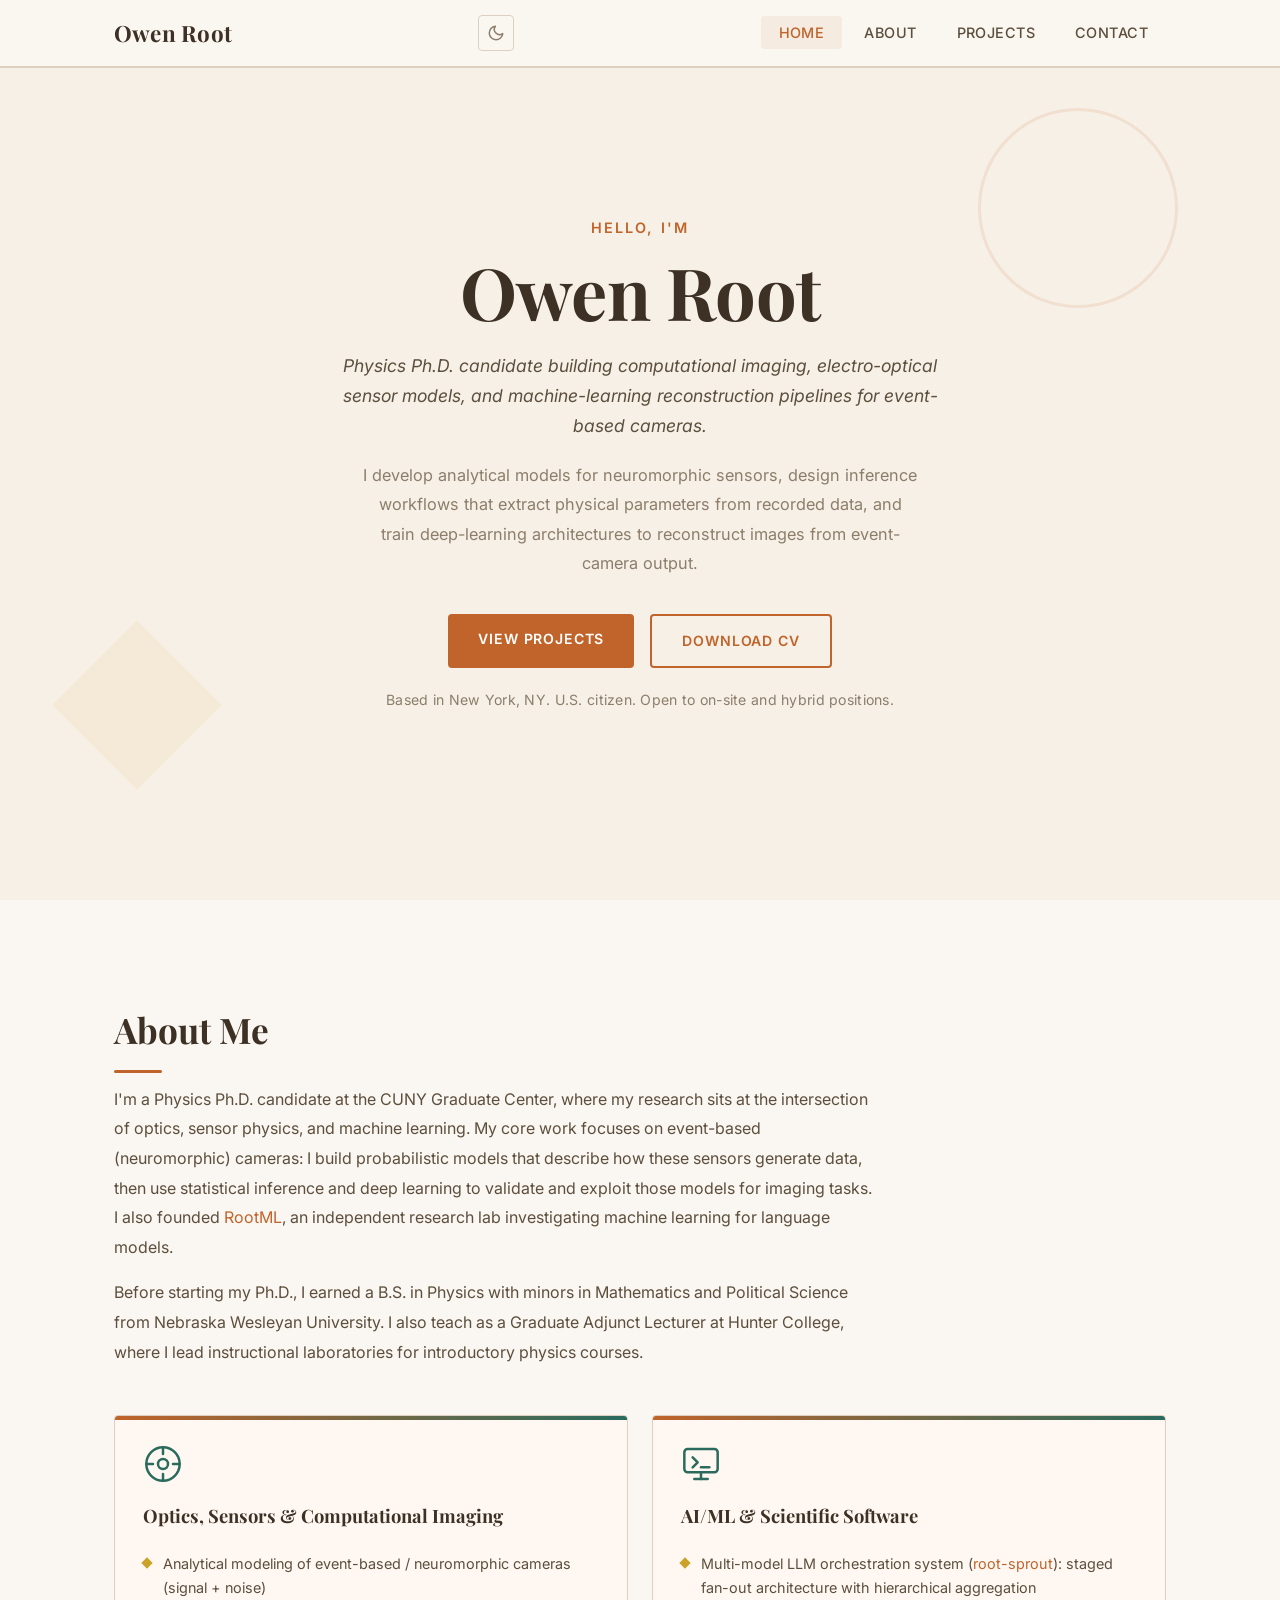
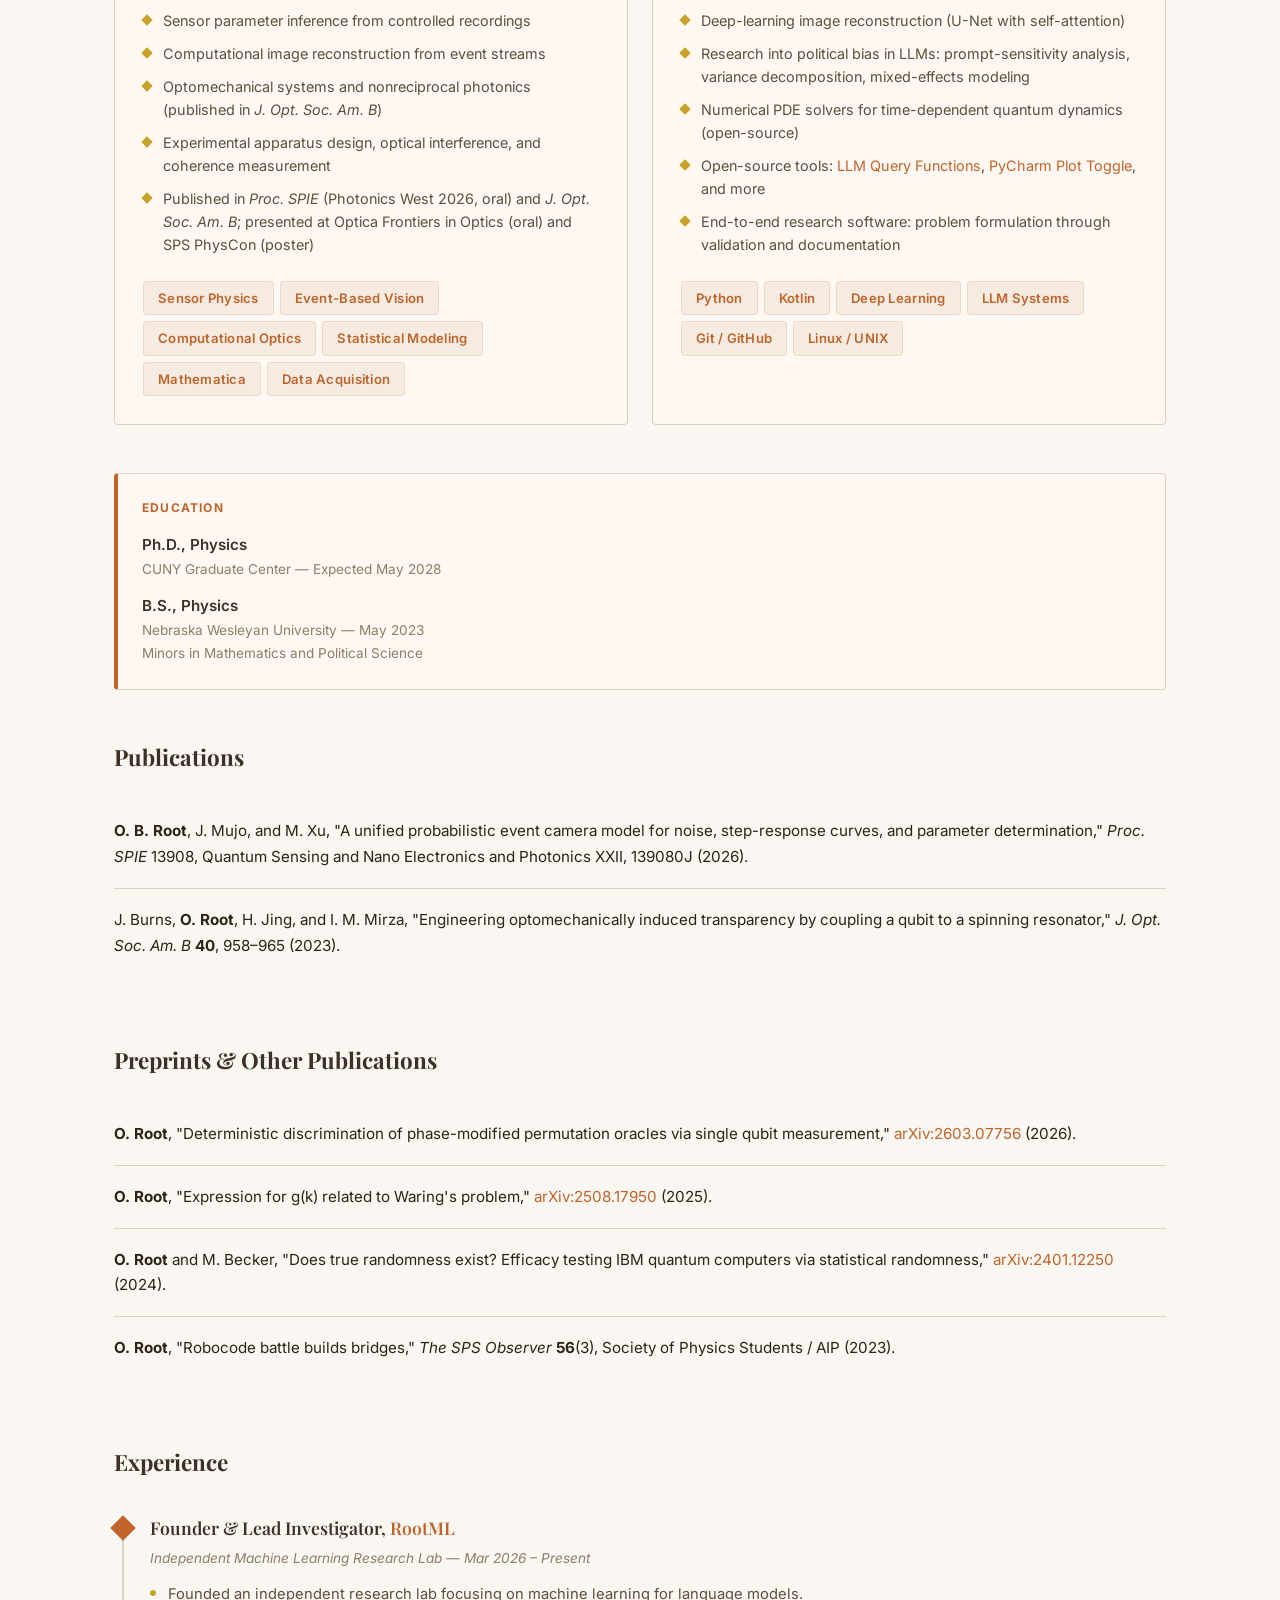
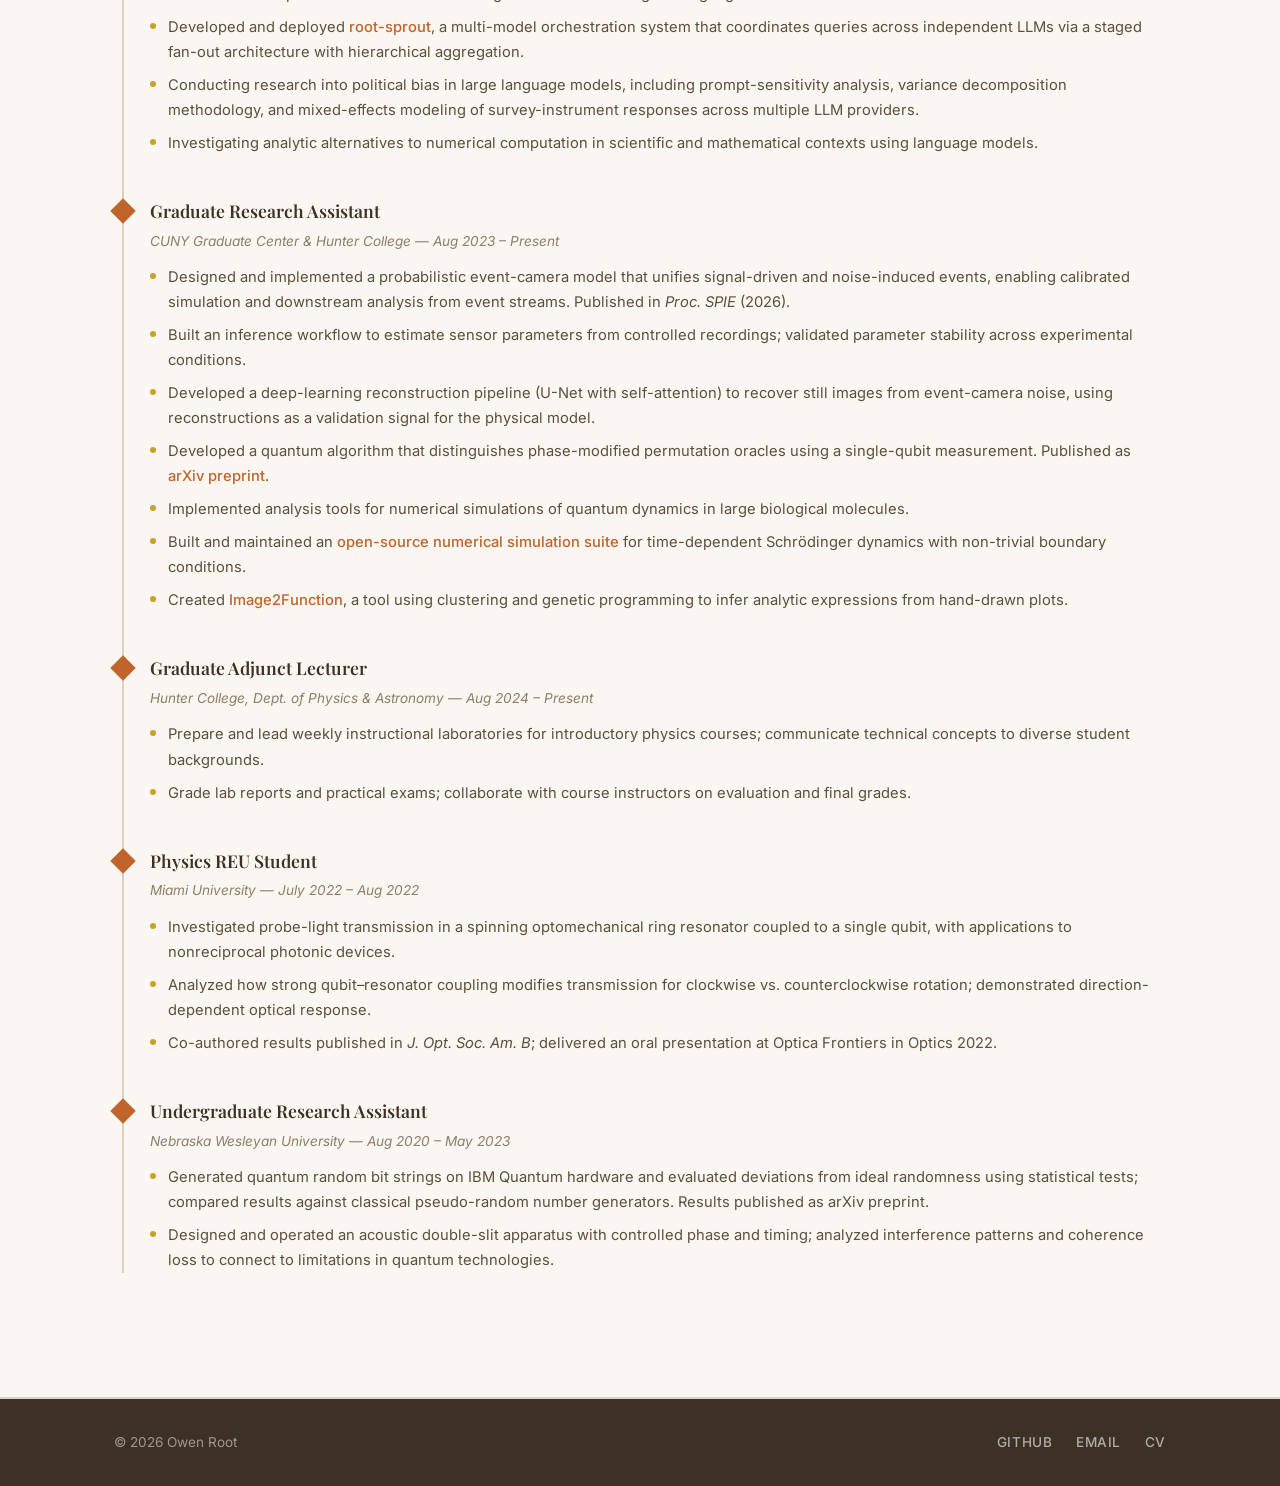
==== commit 5b1d83c3: "Added new CV content" ====
--- a/index.html
+++ b/index.html
@@ -65,7 +65,9 @@
           learning. My core work focuses on event-based (neuromorphic) cameras:
           I build probabilistic models that describe how these sensors generate data,
           then use statistical inference and deep learning to validate and exploit
-          those models for imaging tasks.
+          those models for imaging tasks. I also founded
+          <a href="https://rootmllab.com" target="_blank" rel="noopener">RootML</a>,
+          an independent research lab investigating machine learning for language models.
         </p>
         <p>
           Before starting my Ph.D., I earned a B.S. in Physics with minors in
@@ -95,7 +97,7 @@
             <li>Computational image reconstruction from event streams</li>
             <li>Optomechanical systems and nonreciprocal photonics (published in <em>J. Opt. Soc. Am. B</em>)</li>
             <li>Experimental apparatus design, optical interference, and coherence measurement</li>
-            <li>Conference presentations at Optica Frontiers in Optics (oral) and SPS PhysCon (poster)</li>
+            <li>Published in <em>Proc. SPIE</em> (Photonics West 2026, oral) and <em>J. Opt. Soc. Am. B</em>; presented at Optica Frontiers in Optics (oral) and SPS PhysCon (poster)</li>
           </ul>
           <div class="track-skills">
             <span class="skill-tag">Sensor Physics</span>
@@ -119,19 +121,19 @@
           </div>
           <h3>AI/ML &amp; Scientific Software</h3>
           <ul class="track-highlights">
+            <li>Multi-model LLM orchestration system (<a href="https://rootmllab.com" target="_blank" rel="noopener">root-sprout</a>): staged fan-out architecture with hierarchical aggregation</li>
             <li>Deep-learning image reconstruction (U-Net with self-attention)</li>
-            <li>Statistical inference and probabilistic model validation</li>
+            <li>Research into political bias in LLMs: prompt-sensitivity analysis, variance decomposition, mixed-effects modeling</li>
             <li>Numerical PDE solvers for time-dependent quantum dynamics (open-source)</li>
-            <li>Genetic programming and symbolic regression tools (open-source)</li>
+            <li>Open-source tools: <a href="https://github.com/yagoiroot/LLM-Query-Functions" target="_blank" rel="noopener">LLM Query Functions</a>, <a href="https://github.com/yagoiroot/PyCharm-Plot-Toggle" target="_blank" rel="noopener">PyCharm Plot Toggle</a>, and more</li>
             <li>End-to-end research software: problem formulation through validation and documentation</li>
-            <li>Reproducible experiments, version-controlled codebases, code intended for reuse</li>
           </ul>
           <div class="track-skills">
             <span class="skill-tag">Python</span>
+            <span class="skill-tag">Kotlin</span>
             <span class="skill-tag">Deep Learning</span>
+            <span class="skill-tag">LLM Systems</span>
             <span class="skill-tag">Git / GitHub</span>
-            <span class="skill-tag">NumPy / SciPy</span>
-            <span class="skill-tag">LaTeX</span>
             <span class="skill-tag">Linux / UNIX</span>
           </div>
         </div>
@@ -155,22 +157,38 @@
 
       <!-- Publications -->
       <div class="publications">
-        <h3>Publications &amp; Preprints</h3>
+        <h3>Publications</h3>
         <ul class="pub-list">
+          <li class="pub-item">
+            <span class="pub-authors"><strong>O. B. Root</strong>, J. Mujo, and M. Xu</span>,
+            <span class="pub-title">"A unified probabilistic event camera model for noise, step-response curves, and parameter determination,"</span>
+            <span class="pub-journal"><em>Proc. SPIE</em> 13908, Quantum Sensing and Nano Electronics and Photonics XXII, 139080J (2026).</span>
+          </li>
           <li class="pub-item">
             <span class="pub-authors">J. Burns, <strong>O. Root</strong>, H. Jing, and I. M. Mirza</span>,
             <span class="pub-title">"Engineering optomechanically induced transparency by coupling a qubit to a spinning resonator,"</span>
             <span class="pub-journal"><em>J. Opt. Soc. Am. B</em> <strong>40</strong>, 958&ndash;965 (2023).</span>
           </li>
+        </ul>
+      </div>
+
+      <div class="publications">
+        <h3>Preprints &amp; Other Publications</h3>
+        <ul class="pub-list">
+          <li class="pub-item">
+            <span class="pub-authors"><strong>O. Root</strong></span>,
+            <span class="pub-title">"Deterministic discrimination of phase-modified permutation oracles via single qubit measurement,"</span>
+            <span class="pub-journal"><a href="https://arxiv.org/abs/2603.07756" target="_blank" rel="noopener">arXiv:2603.07756</a> (2026).</span>
+          </li>
+          <li class="pub-item">
+            <span class="pub-authors"><strong>O. Root</strong></span>,
+            <span class="pub-title">"Expression for g(k) related to Waring's problem,"</span>
+            <span class="pub-journal"><a href="https://arxiv.org/abs/2508.17950" target="_blank" rel="noopener">arXiv:2508.17950</a> (2025).</span>
+          </li>
           <li class="pub-item">
             <span class="pub-authors"><strong>O. Root</strong> and M. Becker</span>,
             <span class="pub-title">"Does true randomness exist? Efficacy testing IBM quantum computers via statistical randomness,"</span>
-            <span class="pub-journal">arXiv:2401.12250 (2024).</span>
-          </li>
-          <li class="pub-item">
-            <span class="pub-authors"><strong>O. Root</strong></span>,
-            <span class="pub-title">"Expression for g(k) related to Waring's problem,"</span>
-            <span class="pub-journal">arXiv:2508.17950 (2025).</span>
+            <span class="pub-journal"><a href="https://arxiv.org/abs/2401.12250" target="_blank" rel="noopener">arXiv:2401.12250</a> (2024).</span>
           </li>
           <li class="pub-item">
             <span class="pub-authors"><strong>O. Root</strong></span>,
@@ -187,13 +205,27 @@
           <div class="timeline-item">
             <div class="timeline-marker"></div>
             <div class="timeline-content">
+              <h4>Founder &amp; Lead Investigator, <a href="https://rootmllab.com" target="_blank" rel="noopener">RootML</a></h4>
+              <p class="timeline-meta">Independent Machine Learning Research Lab &mdash; Mar 2026 &ndash; Present</p>
+              <ul class="timeline-details">
+                <li>Founded an independent research lab focusing on machine learning for language models.</li>
+                <li>Developed and deployed <a href="https://rootmllab.com" target="_blank" rel="noopener">root-sprout</a>, a multi-model orchestration system that coordinates queries across independent LLMs via a staged fan-out architecture with hierarchical aggregation.</li>
+                <li>Conducting research into political bias in large language models, including prompt-sensitivity analysis, variance decomposition methodology, and mixed-effects modeling of survey-instrument responses across multiple LLM providers.</li>
+                <li>Investigating analytic alternatives to numerical computation in scientific and mathematical contexts using language models.</li>
+              </ul>
+            </div>
+          </div>
+          <div class="timeline-item">
+            <div class="timeline-marker"></div>
+            <div class="timeline-content">
               <h4>Graduate Research Assistant</h4>
               <p class="timeline-meta">CUNY Graduate Center &amp; Hunter College &mdash; Aug 2023 &ndash; Present</p>
               <ul class="timeline-details">
-                <li>Designed and implemented a probabilistic event-camera model that unifies signal-driven and noise-induced events, enabling calibrated simulation and downstream analysis from event streams.</li>
+                <li>Designed and implemented a probabilistic event-camera model that unifies signal-driven and noise-induced events, enabling calibrated simulation and downstream analysis from event streams. Published in <em>Proc. SPIE</em> (2026).</li>
                 <li>Built an inference workflow to estimate sensor parameters from controlled recordings; validated parameter stability across experimental conditions.</li>
                 <li>Developed a deep-learning reconstruction pipeline (U-Net with self-attention) to recover still images from event-camera noise, using reconstructions as a validation signal for the physical model.</li>
-                <li>Owned research-grade software artifacts end-to-end: analysis code, experiments, figures, and documentation, iterated with collaborators based on feedback and evolving requirements.</li>
+                <li>Developed a quantum algorithm that distinguishes phase-modified permutation oracles using a single-qubit measurement. Published as <a href="https://arxiv.org/abs/2603.07756" target="_blank" rel="noopener">arXiv preprint</a>.</li>
+                <li>Implemented analysis tools for numerical simulations of quantum dynamics in large biological molecules.</li>
                 <li>Built and maintained an <a href="https://github.com/yagoiroot/Numerically-Solving-Time-Dependent-Schrodinger" target="_blank" rel="noopener">open-source numerical simulation suite</a> for time-dependent Schr&ouml;dinger dynamics with non-trivial boundary conditions.</li>
                 <li>Created <a href="https://github.com/yagoiroot/Image2Function" target="_blank" rel="noopener">Image2Function</a>, a tool using clustering and genetic programming to infer analytic expressions from hand-drawn plots.</li>
               </ul>
